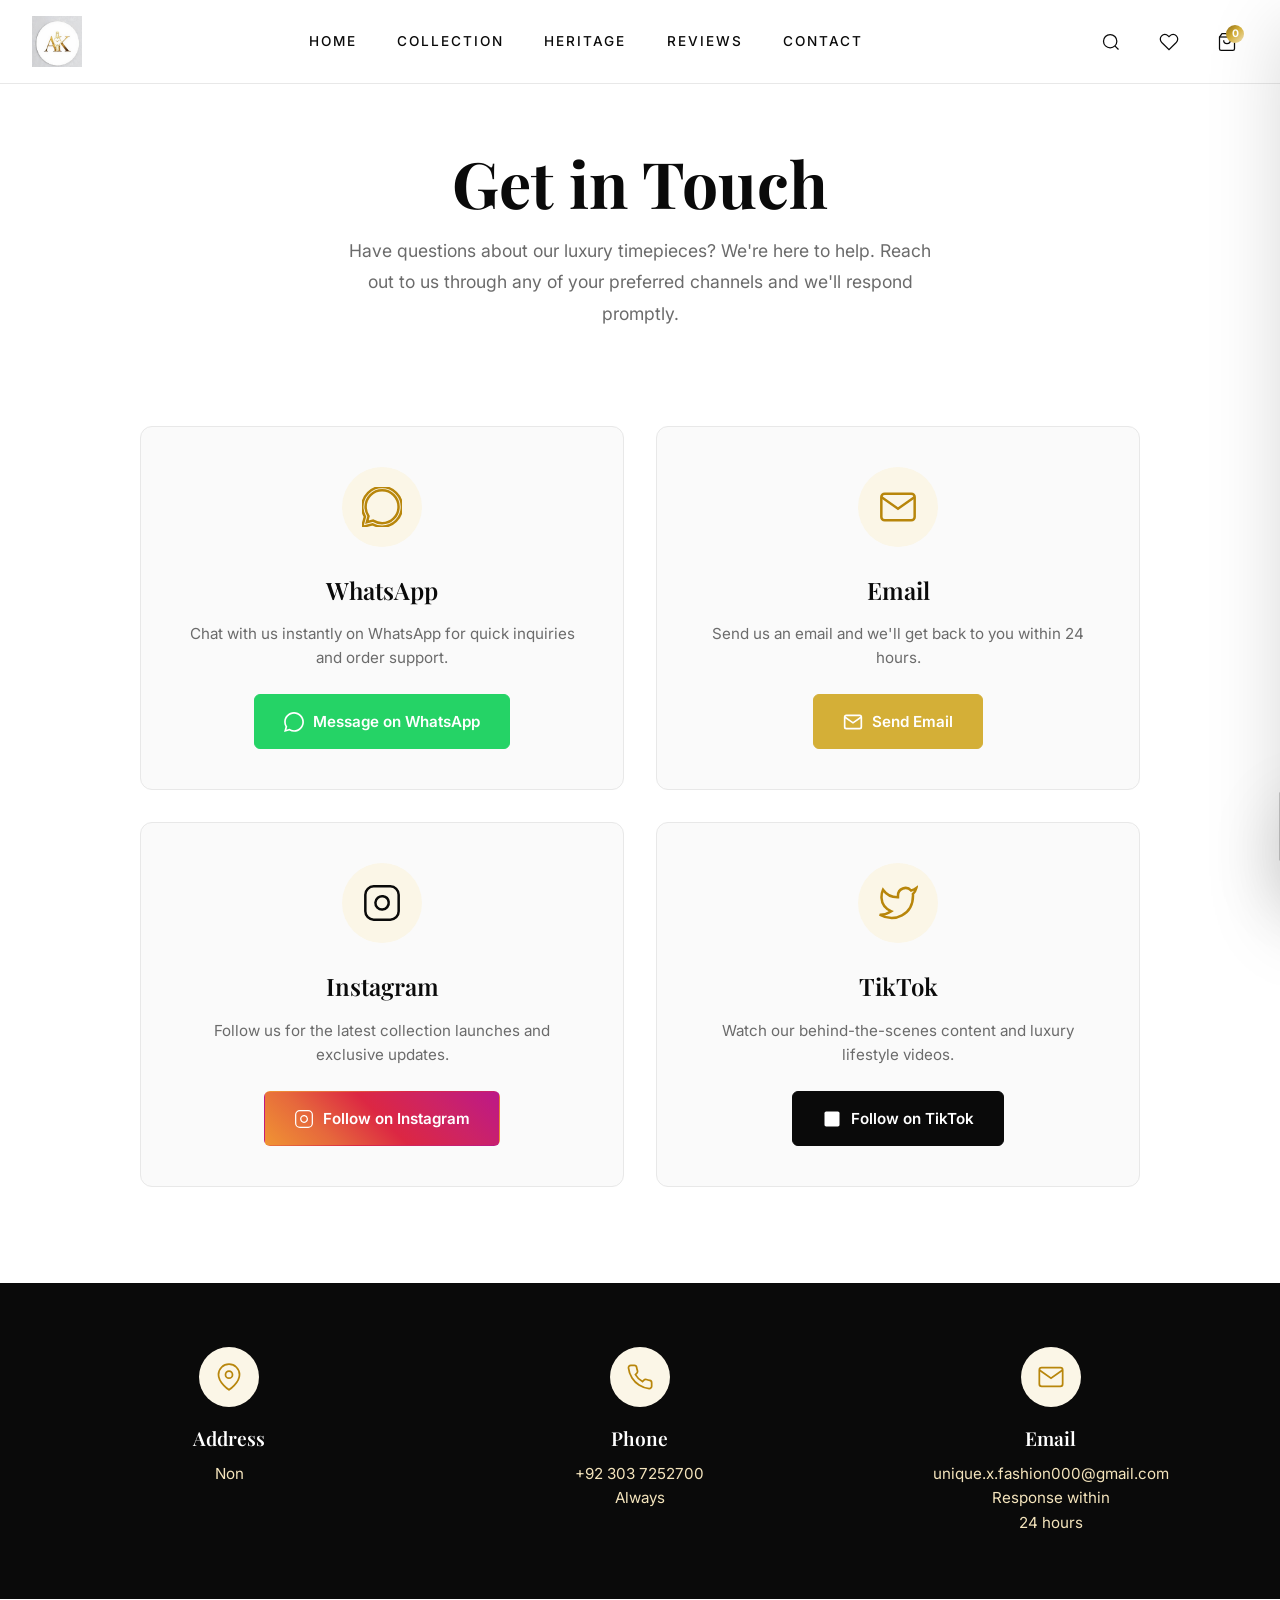
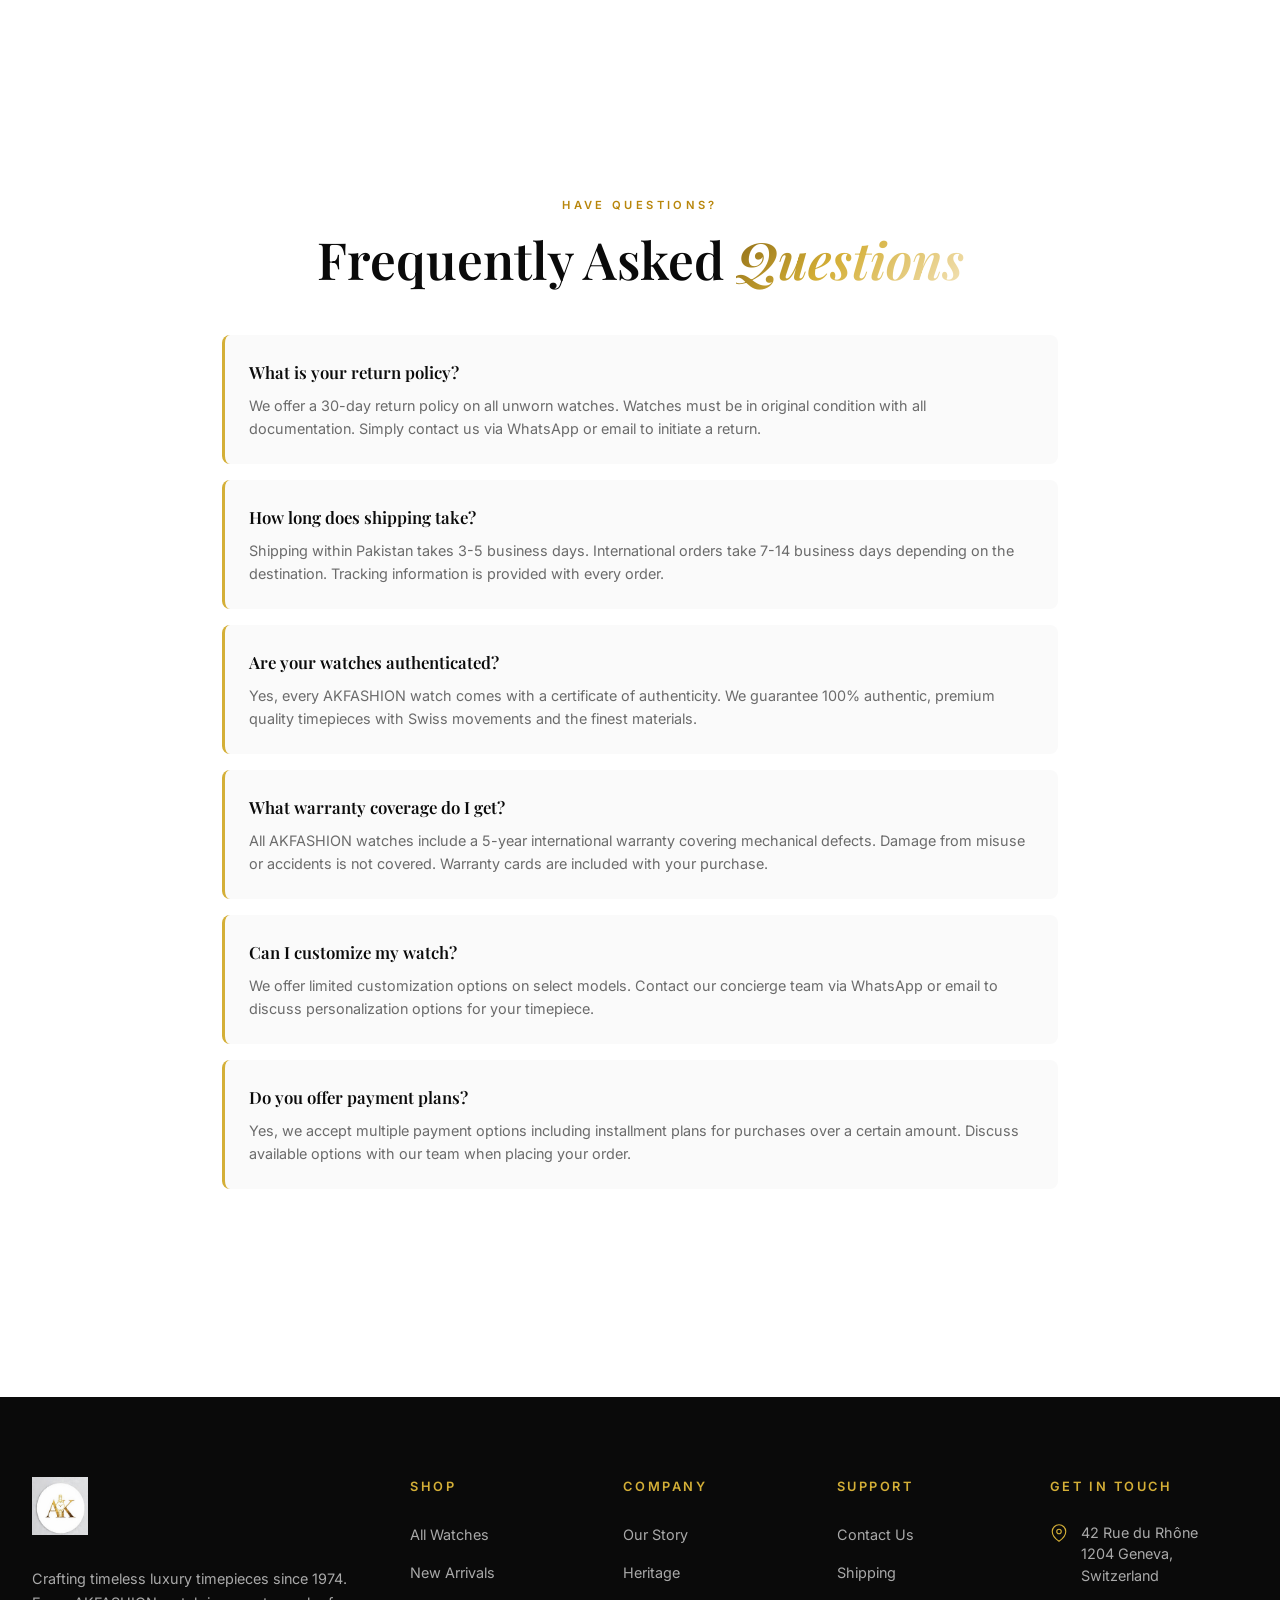
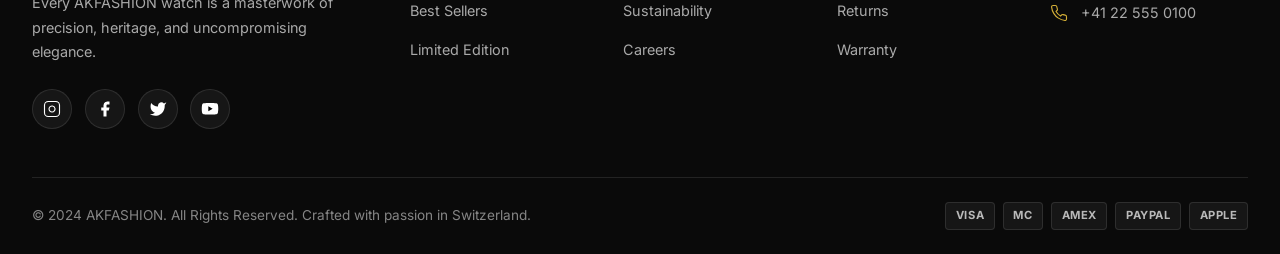
==== contact.html @ 1026018d "Add files via upload" ====
<!DOCTYPE html>
<html lang="en">
<head>
<meta charset="UTF-8" />
<meta name="viewport" content="width=device-width, initial-scale=1.0, maximum-scale=5.0" />
<meta name="description" content="AKFASHION - Contact us via WhatsApp, Email, Instagram, or TikTok. Get in touch with our luxury watch experts." />
<title>AKFASHION — Contact Us</title>
<link rel="preconnect" href="https://fonts.googleapis.com">
<link rel="preconnect" href="https://fonts.gstatic.com" crossorigin>
<link href="https://fonts.googleapis.com/css2?family=Playfair+Display:wght@400;500;600;700;800;900&family=Inter:wght@300;400;500;600;700&family=Cormorant+Garamond:wght@300;400;500;600;700&display=swap" rel="stylesheet">
<link rel="stylesheet" href="css/style.css">
<style>
.contact-page-wrap{padding:4rem 2rem 0;}
.contact-hero{
  text-align:center;margin-bottom:6rem;
}
.contact-hero h1{
  font-family:var(--serif);font-size:clamp(2.5rem,5vw,4rem);
  font-weight:700;line-height:1.1;margin-bottom:1rem;color:var(--black);
}
.contact-hero p{
  font-size:1.1rem;color:var(--gray);max-width:600px;margin:0 auto 1rem;line-height:1.8;
}

.contact-methods{
  display:grid;grid-template-columns:repeat(2,1fr);gap:2rem;
  max-width:1000px;margin:0 auto 6rem;
}

.contact-card{
  background:var(--off-white);border-radius:12px;padding:2.5rem;
  text-align:center;transition:all 0.3s var(--transition);
  border:1px solid var(--light-gray);
}
.contact-card:hover{
  transform:translateY(-8px);box-shadow:var(--shadow);
  border-color:var(--gold);
}

.contact-card-icon{
  width:80px;height:80px;border-radius:50%;background:var(--gold-pale);
  display:flex;align-items:center;justify-content:center;margin:0 auto 1.5rem;
}
.contact-card-icon svg{
  width:40px;height:40px;stroke:var(--gold-dark);fill:none;stroke-width:1.5;
}

.contact-card h3{
  font-family:var(--serif);font-size:1.5rem;font-weight:600;
  margin-bottom:0.8rem;color:var(--black);
}

.contact-card p{
  color:var(--gray);margin-bottom:1.5rem;line-height:1.6;font-size:0.95rem;
}

.contact-card-btn{
  display:inline-flex;align-items:center;justify-content:center;gap:0.6rem;
  padding:0.9rem 1.8rem;border-radius:6px;font-weight:600;
  font-size:0.95rem;transition:all 0.3s;text-decoration:none;
  border:1.5px solid;cursor:pointer;
}

.whatsapp-btn{
  background:#25D366;color:white;border-color:#25D366;
}
.whatsapp-btn:hover{background:#1DA851;border-color:#1DA851;}

.email-btn{
  background:var(--gold);color:white;border-color:var(--gold);
}
.email-btn:hover{background:var(--gold-dark);border-color:var(--gold-dark);}

.instagram-btn{
  background:linear-gradient(45deg,#f09433 0%,#e6683c 25%,#dc2743 50%,#cc2366 75%,#bc1888 100%);
  color:white;border-color:transparent;
}
.instagram-btn:hover{opacity:0.9;}

.tiktok-btn{
  background:var(--black);color:white;border-color:var(--black);
}
.tiktok-btn:hover{background:var(--charcoal);border-color:var(--charcoal);}

.contact-card-btn svg{
  width:20px;height:20px;
}

.contact-info-section{
  background:var(--black);color:var(--white);padding:4rem 2rem;margin:0 -2rem 6rem;
}

.info-grid{
  display:grid;grid-template-columns:repeat(3,1fr);gap:2rem;
  max-width:1200px;margin:0 auto;
}

.info-item{text-align:center;}
.info-item-icon{
  width:60px;height:60px;border-radius:50%;background:var(--gold-pale);
  display:flex;align-items:center;justify-content:center;margin:0 auto 1rem;
}
.info-item-icon svg{
  width:28px;height:28px;stroke:var(--gold-dark);fill:none;stroke-width:1.5;
}

.info-item h4{
  font-family:var(--serif);font-size:1.2rem;font-weight:600;margin-bottom:0.5rem;
}
.info-item p{
  font-size:0.95rem;color:var(--gold-light);line-height:1.6;
}

.faq-section{
  max-width:900px;margin:0 auto 6rem;
}
.faq-section .section-head{margin-bottom:3rem;}

.faq-item{
  background:var(--off-white);border-radius:8px;padding:1.5rem;
  margin-bottom:1rem;border-left:3px solid var(--gold);
}
.faq-item h4{
  font-family:var(--serif);font-size:1.05rem;font-weight:600;
  margin-bottom:0.5rem;color:var(--black);
}
.faq-item p{
  font-size:0.9rem;color:var(--gray);line-height:1.6;
}

@media(max-width:768px){
  .contact-methods{grid-template-columns:1fr;}
  .info-grid{grid-template-columns:1fr;}
  .contact-page-wrap{padding:2rem 1rem 0;}
  .contact-hero h1{font-size:2rem;}
  .contact-hero p{font-size:1rem;}
}
</style>
</head>
<body>

<div id="loader">
  <div class="loader-logo">AKFASHION</div>
  <div class="loader-bar"></div>
</div>

<header class="header" id="header">
  <div class="header-inner">
    <a href="index.html" class="logo">AKFASHION</a>
    <nav class="nav">
      <a href="index.html#home">Home</a>
      <a href="index.html#catalog">Collection</a>
      <a href="index.html#about">Heritage</a>
      <a href="index.html#testimonials">Reviews</a>
      <a href="contact.html">Contact</a>
    </nav>
    <div class="header-actions">
      <button class="icon-btn" onclick="toggleSearch()" aria-label="Search">
        <svg viewBox="0 0 24 24"><circle cx="11" cy="11" r="8"/><line x1="21" y1="21" x2="16.65" y2="16.65"/></svg>
      </button>
      <button class="icon-btn" aria-label="Wishlist">
        <svg viewBox="0 0 24 24"><path d="M20.84 4.61a5.5 5.5 0 0 0-7.78 0L12 5.67l-1.06-1.06a5.5 5.5 0 0 0-7.78 7.78l1.06 1.06L12 21.23l7.78-7.78 1.06-1.06a5.5 5.5 0 0 0 0-7.78z"/></svg>
      </button>
      <button class="icon-btn" onclick="toggleCart()" aria-label="Cart">
        <svg viewBox="0 0 24 24"><path d="M6 2L3 6v14a2 2 0 0 0 2 2h14a2 2 0 0 0 2-2V6l-3-4z"/><line x1="3" y1="6" x2="21" y2="6"/><path d="M16 10a4 4 0 0 1-8 0"/></svg>
        <span class="cart-count" id="cartCount">0</span>
      </button>
      <button class="icon-btn menu-toggle" onclick="toggleMobileMenu()" aria-label="Menu">
        <svg viewBox="0 0 24 24"><line x1="3" y1="6" x2="21" y2="6"/><line x1="3" y1="12" x2="21" y2="12"/><line x1="3" y1="18" x2="21" y2="18"/></svg>
      </button>
    </div>
  </div>
</header>

<div class="search-overlay" id="searchOverlay" onclick="closeSearchOverlay(event)">
  <div class="search-container">
    <div class="search-wrap">
      <svg viewBox="0 0 24 24"><circle cx="11" cy="11" r="8"/><line x1="21" y1="21" x2="16.65" y2="16.65"/></svg>
      <input type="text" class="search-input" id="searchInput" placeholder="Search for watches, collections, brands..." oninput="handleSearch(this.value)" />
      <button class="search-close" onclick="toggleSearch()">✕</button>
    </div>
  </div>
</div>

<div class="mobile-menu" id="mobileMenu">
  <div class="mobile-menu-header">
    <span class="logo">AKFASHION</span>
    <button class="mobile-menu-close" onclick="toggleMobileMenu()">
      <svg viewBox="0 0 24 24"><line x1="18" y1="6" x2="6" y2="18"/><line x1="6" y1="6" x2="18" y2="18"/></svg>
    </button>
  </div>
  <nav class="mobile-nav">
    <a href="index.html#home">Home</a>
    <a href="index.html#catalog">Collection</a>
    <a href="index.html#about">Heritage</a>
    <a href="index.html#testimonials">Reviews</a>
    <a href="contact.html">Contact</a>
  </nav>
</div>

<div class="contact-page-wrap">
  <div class="contact-hero">
    <h1>Get in Touch</h1>
    <p>Have questions about our luxury timepieces? We're here to help. Reach out to us through any of your preferred channels and we'll respond promptly.</p>
  </div>

  <div class="contact-methods">
    <div class="contact-card">
      <div class="contact-card-icon">
        <svg viewBox="0 0 24 24"><path d="M.057 24l1.687-6.163c-1.041-1.804-1.588-3.849-1.587-5.946.003-6.556 5.338-11.891 11.893-11.891 3.181.001 6.167 1.24 8.413 3.488 2.245 2.248 3.481 5.236 3.48 8.414-.003 6.557-5.338 11.892-11.893 11.892-1.99-.001-3.951-.5-5.688-1.448l-6.305 1.654zm6.597-3.807c1.676.995 3.276 1.591 5.392 1.592 5.448 0 9.886-4.434 9.889-9.885.002-5.462-4.415-9.89-9.881-9.892-5.452 0-9.887 4.434-9.889 9.884-.001 2.225.651 3.891 1.746 5.634l-.999 3.648 3.742-.981z"/></svg>
      </div>
      <h3>WhatsApp</h3>
      <p>Chat with us instantly on WhatsApp for quick inquiries and order support.</p>
      <a href="https://wa.me/1234567890?text=Hello%20AKFASHION%2C%20I%20have%20a%20question%20about%20your%20watches" class="contact-card-btn whatsapp-btn js-whatsapp-link" target="_blank">
        <svg viewBox="0 0 24 24" fill="currentColor"><path d="M.057 24l1.687-6.163c-1.041-1.804-1.588-3.849-1.587-5.946.003-6.556 5.338-11.891 11.893-11.891 3.181.001 6.167 1.24 8.413 3.488 2.245 2.248 3.481 5.236 3.48 8.414-.003 6.557-5.338 11.892-11.893 11.892-1.99-.001-3.951-.5-5.688-1.448l-6.305 1.654zm6.597-3.807c1.676.995 3.276 1.591 5.392 1.592 5.448 0 9.886-4.434 9.889-9.885.002-5.462-4.415-9.89-9.881-9.892-5.452 0-9.887 4.434-9.889 9.884-.001 2.225.651 3.891 1.746 5.634l-.999 3.648 3.742-.981z"/></svg>
        Message on WhatsApp
      </a>
    </div>

    <div class="contact-card">
      <div class="contact-card-icon">
        <svg viewBox="0 0 24 24"><path d="M4 4h16c1.1 0 2 .9 2 2v12c0 1.1-.9 2-2 2H4c-1.1 0-2-.9-2-2V6c0-1.1.9-2 2-2z"/><polyline points="22,6 12,13 2,6"/></svg>
      </div>
      <h3>Email</h3>
      <p>Send us an email and we'll get back to you within 24 hours.</p>
      <a href="mailto:concierge@akfashion.com" class="contact-card-btn email-btn">
        <svg viewBox="0 0 24 24" fill="none" stroke="currentColor" stroke-width="2"><path d="M4 4h16c1.1 0 2 .9 2 2v12c0 1.1-.9 2-2 2H4c-1.1 0-2-.9-2-2V6c0-1.1.9-2 2-2z"/><polyline points="22,6 12,13 2,6"/></svg>
        Send Email
      </a>
    </div>

    <div class="contact-card">
      <div class="contact-card-icon">
        <svg viewBox="0 0 24 24"><rect x="2" y="2" width="20" height="20" rx="5" ry="5" fill="none" stroke="currentColor" stroke-width="1.5"/><path d="M16 11.37A4 4 0 1 1 12.63 8 4 4 0 0 1 16 11.37z" fill="none" stroke="currentColor" stroke-width="1.5"/><line x1="17.5" y1="6.5" x2="17.51" y2="6.5" stroke="currentColor" stroke-width="1.5"/></svg>
      </div>
      <h3>Instagram</h3>
      <p>Follow us for the latest collection launches and exclusive updates.</p>
      <a href="https://instagram.com/akfashion" class="contact-card-btn instagram-btn js-social-instagram" target="_blank">
        <svg viewBox="0 0 24 24" fill="currentColor"><rect x="2" y="2" width="20" height="20" rx="5" ry="5" fill="none" stroke="white" stroke-width="1.5"/><path d="M16 11.37A4 4 0 1 1 12.63 8 4 4 0 0 1 16 11.37z" fill="none" stroke="white" stroke-width="1.5"/><line x1="17.5" y1="6.5" x2="17.51" y2="6.5" stroke="white" stroke-width="1.5"/></svg>
        Follow on Instagram
      </a>
    </div>

    <div class="contact-card">
      <div class="contact-card-icon">
        <svg viewBox="0 0 24 24"><path d="M23 3a10.9 10.9 0 01-3.14 1.53 4.48 4.48 0 00-7.86 3v1A10.66 10.66 0 013 4s-4 9 5 13a11.64 11.64 0 01-7 2c9 5 20 0 20-11.5a4.5 4.5 0 00-.08-.83A7.72 7.72 0 0023 3z"/></svg>
      </div>
      <h3>TikTok</h3>
      <p>Watch our behind-the-scenes content and luxury lifestyle videos.</p>
      <a href="https://tiktok.com/@akfashion" class="contact-card-btn tiktok-btn js-social-tiktok" target="_blank">
        <svg viewBox="0 0 24 24" fill="currentColor"><path d="M19 3H5c-1.1 0-2 .9-2 2v14c0 1.1.9 2 2 2h14c1.1 0 2-.9 2-2V5c0-1.1-.9-2-2-2z"/></svg>
        Follow on TikTok
      </a>
    </div>
  </div>
</div>

<div class="contact-info-section">
  <div class="info-grid">
    <div class="info-item">
      <div class="info-item-icon">
        <svg viewBox="0 0 24 24"><path d="M21 10c0 7-9 13-9 13s-9-6-9-13a9 9 0 0 1 18 0z"/><circle cx="12" cy="10" r="3"/></svg>
      </div>
      <h4>Address</h4>
      <p class="js-contact-address-block">42 Rue du Rhône<br/>1204 Geneva<br/>Switzerland</p>
    </div>
    <div class="info-item">
      <div class="info-item-icon">
        <svg viewBox="0 0 24 24"><path d="M22 16.92v3a2 2 0 0 1-2.18 2 19.79 19.79 0 0 1-8.63-3.07 19.5 19.5 0 0 1-6-6 19.79 19.79 0 0 1-3.07-8.67A2 2 0 0 1 4.11 2h3a2 2 0 0 1 2 1.72 12.84 12.84 0 0 0 .7 2.81 2 2 0 0 1-.45 2.11L8.09 9.91a16 16 0 0 0 6 6l1.27-1.27a2 2 0 0 1 2.11-.45 12.84 12.84 0 0 0 2.81.7A2 2 0 0 1 22 16.92z"/></svg>
      </div>
      <h4>Phone</h4>
      <p><span class="js-contact-phone">+41 22 555 0100</span><br/><span class="js-contact-phone-hours">Available 9am-6pm CET, Monday-Friday</span></p>
    </div>
    <div class="info-item">
      <div class="info-item-icon">
        <svg viewBox="0 0 24 24"><path d="M4 4h16c1.1 0 2 .9 2 2v12c0 1.1-.9 2-2 2H4c-1.1 0-2-.9-2-2V6c0-1.1.9-2 2-2z"/><polyline points="22,6 12,13 2,6"/></svg>
      </div>
      <h4>Email</h4>
      <p><span class="js-contact-email">concierge@akfashion.com</span><br/>Response within<br/>24 hours</p>
    </div>
  </div>
</div>

<section class="faq-section">
  <div class="section-head reveal">
    <span class="section-eyebrow">Have Questions?</span>
    <h2 class="section-title">Frequently Asked <span class="gold">Questions</span></h2>
  </div>
  <div class="faq-item">
    <h4>What is your return policy?</h4>
    <p>We offer a 30-day return policy on all unworn watches. Watches must be in original condition with all documentation. Simply contact us via WhatsApp or email to initiate a return.</p>
  </div>
  <div class="faq-item">
    <h4>How long does shipping take?</h4>
    <p>Shipping within Pakistan takes 3-5 business days. International orders take 7-14 business days depending on the destination. Tracking information is provided with every order.</p>
  </div>
  <div class="faq-item">
    <h4>Are your watches authenticated?</h4>
    <p>Yes, every AKFASHION watch comes with a certificate of authenticity. We guarantee 100% authentic, premium quality timepieces with Swiss movements and the finest materials.</p>
  </div>
  <div class="faq-item">
    <h4>What warranty coverage do I get?</h4>
    <p>All AKFASHION watches include a 5-year international warranty covering mechanical defects. Damage from misuse or accidents is not covered. Warranty cards are included with your purchase.</p>
  </div>
  <div class="faq-item">
    <h4>Can I customize my watch?</h4>
    <p>We offer limited customization options on select models. Contact our concierge team via WhatsApp or email to discuss personalization options for your timepiece.</p>
  </div>
  <div class="faq-item">
    <h4>Do you offer payment plans?</h4>
    <p>Yes, we accept multiple payment options including installment plans for purchases over a certain amount. Discuss available options with our team when placing your order.</p>
  </div>
</section>

<footer class="footer">
  <div class="footer-inner">
    <div class="footer-grid">
      <div class="footer-col">
        <span class="footer-logo">AKFASHION</span>
        <p class="footer-about">Crafting timeless luxury timepieces since 1974. Every AKFASHION watch is a masterwork of precision, heritage, and uncompromising elegance.</p>
        <div class="social-links">
          <a class="social-link js-social-instagram" href="https://instagram.com/akfashion" aria-label="Instagram"><svg viewBox="0 0 24 24"><rect x="2" y="2" width="20" height="20" rx="5" ry="5" fill="none" stroke="white" stroke-width="1.5"/><path d="M16 11.37A4 4 0 1 1 12.63 8 4 4 0 0 1 16 11.37z" fill="none" stroke="white" stroke-width="1.5"/><line x1="17.5" y1="6.5" x2="17.51" y2="6.5" stroke="white" stroke-width="1.5"/></svg></a>
          <a class="social-link js-social-facebook" href="#" aria-label="Facebook"><svg viewBox="0 0 24 24"><path d="M18 2h-3a5.5 5.5 0 0 0-5 5v3H7v4h3v8h4v-8h3l1-4h-4V7a1 1 0 0 1 1-1h3z"/></svg></a>
          <a class="social-link js-social-tiktok" href="https://tiktok.com/@akfashion" aria-label="Twitter"><svg viewBox="0 0 24 24"><path d="M23 3a10.9 10.9 0 0 1-3.14 1.53 4.48 4.48 0 0 0-7.86 3v1A10.66 10.66 0 0 1 3 4s-4 9 5 13a11.64 11.64 0 0 1-7 2c9 5 20 0 20-11.5a4.5 4.5 0 0 0-.08-.83A7.72 7.72 0 0 0 23 3z"/></svg></a>
          <a class="social-link js-social-youtube" href="#" aria-label="YouTube"><svg viewBox="0 0 24 24"><path d="M22.54 6.42a2.78 2.78 0 0 0-1.94-2C18.88 4 12 4 12 4s-6.88 0-8.6.46a2.78 2.78 0 0 0-1.94 2A29 29 0 0 0 1 11.75a29 29 0 0 0 .46 5.33A2.78 2.78 0 0 0 3.4 19c1.72.46 8.6.46 8.6.46s6.88 0 8.6-.46a2.78 2.78 0 0 0 1.94-2 29 29 0 0 0 .46-5.25 29 29 0 0 0-.46-5.33z"/><polygon points="9.75 15.02 15.5 11.75 9.75 8.48 9.75 15.02" fill="black"/></svg></a>
        </div>
      </div>
      <div class="footer-col">
        <h4>Shop</h4>
        <ul>
          <li><a href="index.html#catalog">All Watches</a></li>
          <li><a href="index.html#catalog">New Arrivals</a></li>
          <li><a href="index.html#catalog">Best Sellers</a></li>
          <li><a href="index.html#catalog">Limited Edition</a></li>
        </ul>
      </div>
      <div class="footer-col">
        <h4>Company</h4>
        <ul>
          <li><a href="index.html#about">Our Story</a></li>
          <li><a href="index.html#about">Heritage</a></li>
          <li><a href="index.html">Sustainability</a></li>
          <li><a href="index.html">Careers</a></li>
        </ul>
      </div>
      <div class="footer-col">
        <h4>Support</h4>
        <ul>
          <li><a href="contact.html">Contact Us</a></li>
          <li><a href="index.html">Shipping</a></li>
          <li><a href="index.html">Returns</a></li>
          <li><a href="index.html">Warranty</a></li>
        </ul>
      </div>
      <div class="footer-col">
        <h4>Get In Touch</h4>
        <div class="contact-item">
          <svg viewBox="0 0 24 24"><path d="M21 10c0 7-9 13-9 13s-9-6-9-13a9 9 0 0 1 18 0z"/><circle cx="12" cy="10" r="3"/></svg>
          <span>42 Rue du Rhône<br/>1204 Geneva, Switzerland</span>
        </div>
        <div class="contact-item">
          <svg viewBox="0 0 24 24"><path d="M22 16.92v3a2 2 0 0 1-2.18 2 19.79 19.79 0 0 1-8.63-3.07 19.5 19.5 0 0 1-6-6 19.79 19.79 0 0 1-3.07-8.67A2 2 0 0 1 4.11 2h3a2 2 0 0 1 2 1.72 12.84 12.84 0 0 0 .7 2.81 2 2 0 0 1-.45 2.11L8.09 9.91a16 16 0 0 0 6 6l1.27-1.27a2 2 0 0 1 2.11-.45 12.84 12.84 0 0 0 2.81.7A2 2 0 0 1 22 16.92z"/></svg>
          <span>+41 22 555 0100</span>
        </div>
      </div>
    </div>
    <div class="footer-bottom">
      <p>© 2024 AKFASHION. All Rights Reserved. Crafted with passion in Switzerland.</p>
      <div class="payment-methods">
        <span class="payment-icon">VISA</span>
        <span class="payment-icon">MC</span>
        <span class="payment-icon">AMEX</span>
        <span class="payment-icon">PAYPAL</span>
        <span class="payment-icon">APPLE</span>
      </div>
    </div>
  </div>
</footer>

<div class="cart-overlay" id="cartOverlay" onclick="toggleCart()"></div>
<aside class="cart-drawer" id="cartDrawer">
  <div class="cart-header">
    <div class="cart-title">Shopping Cart <span class="count" id="cartDrawerCount">0</span></div>
    <button class="cart-close" onclick="toggleCart()">
      <svg viewBox="0 0 24 24"><line x1="18" y1="6" x2="6" y2="18"/><line x1="6" y1="6" x2="18" y2="18"/></svg>
    </button>
  </div>
  <div class="cart-body" id="cartBody"></div>
  <div class="cart-footer" id="cartFooter"></div>
</aside>

<div class="toast" id="toast">
  <div class="toast-icon">
    <svg viewBox="0 0 24 24"><polyline points="20 6 9 17 4 12"/></svg>
  </div>
  <div class="toast-text">
    <strong id="toastTitle">Message Sent</strong>
    <span id="toastMessage">Thank you for contacting us</span>
  </div>
</div>

<script src="js/products.js"></script>
<script src="js/config.js"></script>
<script src="js/settings.js"></script>
<script src="js/script.js"></script>
</body>
</html>
---- css/style.css ----
/* ================== ROOT VARIABLES ================== */
:root{
  --gold:#D4AF37;
  --gold-light:#F4E4BC;
  --gold-pale:#FBF6E7;
  --gold-dark:#B8860B;
  --gold-deep:#8B6914;
  --gradient-gold:linear-gradient(135deg,#8B6914 0%,#D4AF37 45%,#F4E4BC 100%);
  --gradient-gold-soft:linear-gradient(135deg,#D4AF37,#F4E4BC);
  --black:#0A0A0A;
  --soft-black:#1A1A1A;
  --charcoal:#2A2A2A;
  --gray:#6B6B6B;
  --light-gray:#E8E8E8;
  --off-white:#FAFAFA;
  --white:#FFFFFF;
  --shadow-sm:0 4px 14px rgba(0,0,0,0.06);
  --shadow:0 10px 40px rgba(0,0,0,0.08);
  --shadow-lg:0 25px 70px rgba(0,0,0,0.15);
  --shadow-gold:0 10px 40px rgba(212,175,55,0.25);
  --transition:cubic-bezier(0.4,0,0.2,1);
  --transition-slow:cubic-bezier(0.65,0,0.35,1);
  --serif:'Playfair Display',Georgia,serif;
  --body:'Inter',-apple-system,BlinkMacSystemFont,sans-serif;
  --display:'Cormorant Garamond',Georgia,serif;
}

*,*::before,*::after{margin:0;padding:0;box-sizing:border-box;}
html{scroll-behavior:smooth;-webkit-text-size-adjust:100%;}
body{
  font-family:var(--body);
  background:var(--white);
  color:var(--black);
  line-height:1.6;
  overflow-x:hidden;
  -webkit-font-smoothing:antialiased;
  -moz-osx-font-smoothing:grayscale;
}
img{max-width:100%;display:block;height:auto;}
button{font-family:inherit;cursor:pointer;border:none;background:none;color:inherit;}
a{text-decoration:none;color:inherit;}
input,select,textarea{font-family:inherit;outline:none;border:none;background:none;}

::-webkit-scrollbar{width:8px;height:8px;}
::-webkit-scrollbar-track{background:var(--off-white);}
::-webkit-scrollbar-thumb{background:var(--gradient-gold);border-radius:4px;}
::-webkit-scrollbar-thumb:hover{background:var(--gold-dark);}
::selection{background:var(--gold);color:var(--white);}

.serif{font-family:var(--serif);}
.display{font-family:var(--display);font-weight:500;letter-spacing:0.02em;}

/* ================== LOADER ================== */
#loader{
  position:fixed;inset:0;background:var(--white);z-index:9999;
  display:flex;align-items:center;justify-content:center;flex-direction:column;
  transition:opacity 0.6s ease, visibility 0.6s ease;
}
#loader.hidden{opacity:0;visibility:hidden;}
.loader-logo{
  font-family:var(--serif);font-size:2.5rem;font-weight:800;letter-spacing:0.3em;
  background:var(--gradient-gold);-webkit-background-clip:text;background-clip:text;
  -webkit-text-fill-color:transparent;margin-bottom:1.5rem;
}
.loader-bar{width:200px;height:2px;background:var(--light-gray);position:relative;overflow:hidden;}
.loader-bar::after{
  content:'';position:absolute;inset:0;background:var(--gradient-gold);
  animation:loadBar 1.5s ease-in-out infinite;
}
@keyframes loadBar{0%{transform:translateX(-100%);}100%{transform:translateX(100%);}}

@keyframes marquee{from{transform:translateX(0);}to{transform:translateX(-50%);}}

/* ================== HEADER ================== */
.header{
  position:sticky;top:0;z-index:100;background:rgba(255,255,255,0.95);
  backdrop-filter:blur(20px);-webkit-backdrop-filter:blur(20px);
  border-bottom:1px solid var(--light-gray);transition:all 0.3s var(--transition);
}
.header.scrolled{box-shadow:var(--shadow-sm);}
.header-inner{
  max-width:1400px;margin:0 auto;padding:1rem 2rem;
  display:grid;grid-template-columns:auto 1fr auto;align-items:center;gap:2rem;
}
.logo{
  font-family:var(--serif);font-size:1.6rem;font-weight:800;letter-spacing:0.25em;
  background:var(--gradient-gold);-webkit-background-clip:text;background-clip:text;
  -webkit-text-fill-color:transparent;cursor:pointer;
}
.nav{display:flex;gap:2.5rem;justify-content:center;}
.nav a{
  font-size:0.85rem;font-weight:500;letter-spacing:0.15em;text-transform:uppercase;
  color:var(--black);position:relative;padding:0.5rem 0;transition:color 0.3s;
}
.nav a::after{
  content:'';position:absolute;bottom:0;left:50%;width:0;height:1.5px;
  background:var(--gradient-gold);transition:all 0.3s var(--transition);
  transform:translateX(-50%);
}
.nav a:hover{color:var(--gold-dark);}
.nav a:hover::after{width:100%;}

.header-actions{display:flex;align-items:center;gap:1rem;}
.icon-btn{
  width:42px;height:42px;display:flex;align-items:center;justify-content:center;
  border-radius:50%;transition:all 0.3s var(--transition);position:relative;
}
.icon-btn:hover{background:var(--gold-pale);}
.icon-btn svg{width:20px;height:20px;stroke:var(--black);fill:none;stroke-width:1.5;}
.cart-count{
  position:absolute;top:4px;right:4px;background:var(--gradient-gold);
  color:var(--white);font-size:0.65rem;font-weight:700;min-width:18px;height:18px;
  border-radius:9px;display:flex;align-items:center;justify-content:center;
  padding:0 5px;transition:transform 0.3s var(--transition);
}
.cart-count.bump{animation:bump 0.4s ease;}
@keyframes bump{0%,100%{transform:scale(1);}50%{transform:scale(1.3);}}
.menu-toggle{display:none;}

.search-overlay{
  position:fixed;inset:0;background:rgba(0,0,0,0.6);z-index:200;
  opacity:0;visibility:hidden;transition:all 0.3s ease;backdrop-filter:blur(8px);
}
.search-overlay.open{opacity:1;visibility:visible;}
.search-container{
  position:absolute;top:0;left:0;right:0;background:var(--white);
  padding:2rem;transform:translateY(-100%);transition:transform 0.4s var(--transition-slow);
  box-shadow:var(--shadow);
}
.search-overlay.open .search-container{transform:translateY(0);}
.search-wrap{max-width:800px;margin:0 auto;display:flex;align-items:center;gap:1rem;}
.search-wrap svg{width:24px;height:24px;stroke:var(--gold);fill:none;stroke-width:1.5;flex-shrink:0;}
.search-input{
  flex:1;font-size:1.2rem;padding:1rem 0;border-bottom:1.5px solid var(--light-gray);
  font-family:var(--body);color:var(--black);transition:border-color 0.3s;
}
.search-input:focus{border-color:var(--gold);}
.search-close{font-size:1.5rem;color:var(--gray);transition:color 0.3s;padding:0.5rem;}
.search-close:hover{color:var(--black);}
.search-suggestions{max-width:800px;margin:1.5rem auto 0;display:flex;flex-wrap:wrap;gap:0.5rem;}
.search-suggestions span{
  font-size:0.8rem;padding:0.4rem 1rem;background:var(--off-white);
  border:1px solid var(--light-gray);border-radius:20px;cursor:pointer;transition:all 0.3s;
}
.search-suggestions span:hover{background:var(--gold-pale);border-color:var(--gold);}

/* ================== HERO ================== */
.hero{
  position:relative;min-height:90vh;display:flex;align-items:center;
  background:linear-gradient(135deg,#FAFAFA 0%,#FFFFFF 50%,#FBF6E7 100%);
  overflow:hidden;padding:4rem 2rem;
}
.hero::before{
  content:'';position:absolute;top:10%;right:-10%;width:600px;height:600px;
  background:radial-gradient(circle,rgba(212,175,55,0.08) 0%,transparent 70%);
  border-radius:50%;pointer-events:none;
}
.hero::after{
  content:'';position:absolute;bottom:-20%;left:-10%;width:500px;height:500px;
  background:radial-gradient(circle,rgba(212,175,55,0.05) 0%,transparent 70%);
  border-radius:50%;pointer-events:none;
}
.hero-inner{
  max-width:1400px;margin:0 auto;width:100%;
  display:grid;grid-template-columns:1.1fr 1fr;gap:4rem;align-items:center;
  position:relative;z-index:1;
}
.hero-content{max-width:600px;}
.hero-badge{
  display:inline-flex;align-items:center;gap:0.5rem;
  padding:0.5rem 1.2rem;background:var(--gold-pale);
  border:1px solid var(--gold);border-radius:30px;
  font-size:0.7rem;letter-spacing:0.25em;text-transform:uppercase;
  color:var(--gold-dark);font-weight:600;margin-bottom:2rem;
}
.hero-badge .pulse{
  width:8px;height:8px;border-radius:50%;background:var(--gold);animation:pulse 2s infinite;
}
@keyframes pulse{0%,100%{opacity:1;transform:scale(1);}50%{opacity:0.5;transform:scale(1.5);}}
.hero h1{
  font-family:var(--serif);font-size:clamp(2.5rem,6vw,5rem);
  font-weight:700;line-height:1.05;letter-spacing:-0.02em;
  margin-bottom:1.5rem;color:var(--black);
}
.hero h1 .gold{
  background:var(--gradient-gold);-webkit-background-clip:text;background-clip:text;
  -webkit-text-fill-color:transparent;font-style:italic;font-weight:500;
}
.hero p{font-size:1.1rem;color:var(--gray);margin-bottom:2.5rem;max-width:500px;line-height:1.8;}
.hero-cta{display:flex;gap:1rem;flex-wrap:wrap;margin-bottom:3rem;}
.btn{
  padding:1rem 2.2rem;font-size:0.8rem;font-weight:600;letter-spacing:0.2em;
  text-transform:uppercase;border-radius:0;transition:all 0.3s var(--transition);
  display:inline-flex;align-items:center;gap:0.7rem;position:relative;overflow:hidden;
}
.btn-primary{background:var(--black);color:var(--white);border:1.5px solid var(--black);}
.btn-primary:hover{background:var(--gold);border-color:var(--gold);color:var(--white);}
.btn-gold{
  background:var(--gradient-gold);color:var(--white);border:1.5px solid transparent;
  background-size:200% 100%;background-position:0% 0%;
}
.btn-gold:hover{background-position:100% 0%;box-shadow:var(--shadow-gold);}
.btn-outline{background:transparent;color:var(--black);border:1.5px solid var(--black);}
.btn-outline:hover{background:var(--black);color:var(--white);}
.btn svg{width:14px;height:14px;transition:transform 0.3s;}
.btn:hover svg{transform:translateX(3px);}

.hero-stats{
  display:grid;grid-template-columns:repeat(3,1fr);gap:2rem;padding-top:2rem;
  border-top:1px solid var(--light-gray);
}
.stat-num{
  font-family:var(--serif);font-size:2rem;font-weight:700;color:var(--black);
  background:var(--gradient-gold);-webkit-background-clip:text;background-clip:text;
  -webkit-text-fill-color:transparent;
}
.stat-label{font-size:0.75rem;color:var(--gray);text-transform:uppercase;letter-spacing:0.15em;}

/* ================== WATCH HERO ================== */
.hero-visual{
  position:relative;display:flex;align-items:center;justify-content:center;
  min-height:520px;
}

.hero-ring{
  position:absolute;border:1px dashed var(--gold);border-radius:50%;
  animation:rotate 30s linear infinite;pointer-events:none;
}
.hero-ring.r1{inset:-25px;opacity:0.3;}
.hero-ring.r2{inset:-50px;opacity:0.15;animation-direction:reverse;animation-duration:45s;}
@keyframes rotate{to{transform:rotate(360deg);}}

/* The watch - responsive sizing with consistent proportions */
.hero-watch{
  position:relative;
  width:clamp(280px, 80%, 480px);
  aspect-ratio:1/1;
  border-radius:50%;
  background:linear-gradient(135deg,#C9A227 0%,#F4E4BC 25%,#D4AF37 50%,#F4E4BC 75%,#B8860B 100%);
  box-shadow:
    0 30px 80px rgba(0,0,0,0.25),
    inset 0 0 0 1px rgba(255,255,255,0.3);
  padding:5%;
  display:flex;align-items:center;justify-content:center;
  z-index:2;
}

.watch-face{
  width:100%;height:100%;border-radius:50%;position:relative;
  background:radial-gradient(circle at 30% 30%,#2a2a2a 0%,#0a0a0a 70%,#000 100%);
  box-shadow:inset 0 4px 30px rgba(0,0,0,0.9);
  overflow:hidden;
}

/* Glossy highlight */
.watch-face::before{
  content:'';position:absolute;inset:0;border-radius:50%;
  background:radial-gradient(ellipse at 30% 20%,rgba(255,255,255,0.08) 0%,transparent 50%);
  pointer-events:none;z-index:3;
}

/* LOGO ON THE WATCH DIAL - Top center, fully responsive */
.watch-logo{
  position:absolute;
  top:14%;
  left:50%;
  transform:translateX(-50%);
  width:18%;
  aspect-ratio:1/1;
  border-radius:50%;
  background:rgba(255,255,255,0.05);
  display:flex;
  align-items:center;
  justify-content:center;
  z-index:10;
  overflow:hidden;
  border:1px solid rgba(212,175,55,0.2);
  transition:all 0.3s var(--transition);
}
.watch-logo img{
  width:100%;
  height:100%;
  object-fit:contain;
  padding:8%;
  filter:brightness(0) saturate(100%) invert(75%) sepia(45%) saturate(450%) hue-rotate(7deg) brightness(95%) contrast(90%);
}
.watch-logo:hover{
  border-color:rgba(212,175,55,0.5);
  transform:translateX(-50%) scale(1.05);
}

/* AK.FASHION text on dial - positioned in middle */
.watch-brand-text{
  position:absolute;
  top:42%;
  left:50%;
  transform:translateX(-50%);
  font-family:var(--serif);
  font-size:clamp(0.9rem, 2.2vw, 1.3rem);
  font-weight:500;
  letter-spacing:0.3em;
  color:var(--gold-light);
  z-index:4;
  white-space:nowrap;
  text-align:center;
}

/* SHOP NOW text on dial - positioned at bottom */
.watch-shop-text{
  position:absolute;
  bottom:22%;
  left:50%;
  transform:translateX(-50%);
  font-family:var(--serif);
  font-size:clamp(0.5rem, 1.1vw, 0.7rem);
  font-weight:500;
  letter-spacing:0.4em;
  color:rgba(212,175,55,0.6);
  z-index:4;
  white-space:nowrap;
  text-align:center;
  text-transform:uppercase;
}

/* Hour marks */
.hour-mark{
  position:absolute;
  top:50%;left:50%;
  background:var(--gold);
  border-radius:2px;
  z-index:2;
  transform-origin:50% 0;
  transform:translate(-50%,0) rotate(var(--rotation)) translateY(8%);
}
.hour-mark.major{width:3px;height:5%;}
.hour-mark.minor{width:2px;height:3%;opacity:0.7;}

/* Numerals */
.hour-number{
  position:absolute;
  z-index:3;
  font-family:var(--serif);
  color:var(--gold-light);
  font-weight:600;
  font-size:clamp(0.65rem, 2.3vw, 1.05rem);
  text-align:center;
  line-height:1;
  pointer-events:none;
  text-shadow:0 1px 2px rgba(0,0,0,0.6);
}

/* Center cap */
.watch-center{
  position:absolute;top:50%;left:50%;transform:translate(-50%,-50%);
  width:14px;height:14px;border-radius:50%;
  background:linear-gradient(135deg,#F4E4BC,#D4AF37,#B8860B);
  box-shadow:0 0 8px rgba(212,175,55,0.6);
  z-index:6;
}

/* Hands */
.hand{
  position:absolute;top:50%;left:50%;
  background:var(--gold);
  transform-origin:50% 100%;
  border-radius:2px;z-index:5;
  box-shadow:0 1px 3px rgba(0,0,0,0.5);
}
.hand-hour{
  width:3px;height:22%;
  transform:translate(-50%,-100%) rotate(0deg);
  background:linear-gradient(180deg,#F4E4BC,#D4AF37);
}
.hand-minute{
  width:2px;height:32%;
  transform:translate(-50%,-100%) rotate(0deg);
  background:linear-gradient(180deg,#F4E4BC,#D4AF37);
}
.hand-second{
  width:1px;height:36%;
  transform:translate(-50%,-100%) rotate(0deg);
  background:#D4AF37;
}

/* Floating cards */
.hero-floating-card{
  position:absolute;background:var(--white);padding:1rem 1.5rem;
  border-radius:12px;box-shadow:var(--shadow-lg);
  display:flex;align-items:center;gap:0.8rem;
  animation:floatCard 4s ease-in-out infinite;z-index:4;
}
.hero-floating-card.f1{top:15%;left:-5%;animation-delay:0s;}
.hero-floating-card.f2{bottom:15%;right:-5%;animation-delay:2s;}
@keyframes floatCard{0%,100%{transform:translateY(0);}50%{transform:translateY(-10px);}}
.card-icon{
  width:40px;height:40px;border-radius:50%;background:var(--gradient-gold);
  display:flex;align-items:center;justify-content:center;color:var(--white);
}
.card-icon svg{width:20px;height:20px;stroke:white;fill:none;stroke-width:2;}
.card-text{font-size:0.75rem;}
.card-text strong{display:block;font-size:0.9rem;color:var(--black);font-weight:600;margin-bottom:2px;}
.card-text span{color:var(--gray);}

/* ================== MARQUEE ================== */
.brand-marquee{
  background:var(--black);padding:1.5rem 0;overflow:hidden;
  border-top:1px solid rgba(212,175,55,0.2);
  border-bottom:1px solid rgba(212,175,55,0.2);
}
.marquee-track{
  display:flex;gap:4rem;align-items:center;white-space:nowrap;
  animation:marquee 25s linear infinite;
}
.marquee-track span{
  color:var(--gold);font-family:var(--serif);font-size:1.5rem;
  font-style:italic;font-weight:500;letter-spacing:0.1em;
  display:inline-flex;align-items:center;gap:1.5rem;
}
.marquee-track span::after{content:'✦';color:var(--gold);font-size:0.8rem;font-style:normal;}

/* ================== SECTIONS ================== */
section{padding:6rem 2rem;position:relative;}
.section-inner{max-width:1400px;margin:0 auto;}
.section-head{text-align:center;margin-bottom:4rem;}
.section-eyebrow{
  display:inline-block;font-size:0.7rem;letter-spacing:0.3em;
  text-transform:uppercase;color:var(--gold-dark);font-weight:600;margin-bottom:1rem;
}
.section-title{
  font-family:var(--serif);font-size:clamp(2rem,4vw,3.5rem);
  font-weight:600;line-height:1.1;margin-bottom:1rem;color:var(--black);
}
.section-title .gold{
  background:var(--gradient-gold);-webkit-background-clip:text;background-clip:text;
  -webkit-text-fill-color:transparent;font-style:italic;
}
.section-desc{font-size:1rem;color:var(--gray);max-width:600px;margin:0 auto;line-height:1.7;}

/* ================== CATALOG ================== */
.catalog-section{background:var(--off-white);}
.catalog-header{
  display:flex;justify-content:space-between;align-items:flex-end;
  flex-wrap:wrap;gap:2rem;margin-bottom:3rem;
}
.filter-tabs{display:flex;gap:0.5rem;flex-wrap:wrap;}
.filter-tab{
  padding:0.7rem 1.5rem;font-size:0.8rem;font-weight:500;letter-spacing:0.1em;
  text-transform:uppercase;background:var(--off-white);color:var(--charcoal);
  border:1px solid var(--light-gray);border-radius:30px;transition:all 0.3s;
}
.filter-tab.active,.filter-tab:hover{background:var(--black);color:var(--white);border-color:var(--black);}

.sort-select{
  padding:0.7rem 1.2rem;font-size:0.85rem;background:var(--white);
  border:1px solid var(--light-gray);border-radius:6px;color:var(--black);
  cursor:pointer;min-width:180px;
}
.sort-select:focus{border-color:var(--gold);}

.products-grid{display:grid;grid-template-columns:repeat(4,1fr);gap:1.5rem;}
.product-card{
  background:var(--white);position:relative;overflow:hidden;
  display:flex;flex-direction:column;
  cursor:pointer;transition:all 0.3s var(--transition);border:1px solid transparent;
}
.product-card:hover{border-color:var(--gold-light);}
.product-image{
  position:relative;aspect-ratio:1/1;overflow:hidden;background:var(--off-white);
  border-radius:4px;margin-bottom:1rem;
}
.product-image img{
  width:100%;height:100%;object-fit:cover;
  transition:transform 0.6s var(--transition-slow);
}
.product-card:hover .product-image img{transform:scale(1.06);}
.product-badge{
  position:absolute;top:0.8rem;left:0.8rem;background:var(--black);color:var(--white);
  font-size:0.65rem;font-weight:700;letter-spacing:0.15em;padding:0.3rem 0.7rem;
  text-transform:uppercase;border-radius:3px;z-index:2;
}
.product-badge.new{background:var(--gradient-gold);}
.product-badge.sale{background:#D14545;}
.product-actions{
  position:absolute;top:0.8rem;right:0.8rem;display:flex;flex-direction:column;gap:0.5rem;
  opacity:0;transform:translateX(10px);transition:all 0.3s var(--transition);z-index:2;
}
.product-card:hover .product-actions{opacity:1;transform:translateX(0);}
.product-action{
  width:38px;height:38px;background:var(--white);border-radius:50%;
  display:flex;align-items:center;justify-content:center;
  box-shadow:var(--shadow-sm);transition:all 0.3s;
}
.product-action:hover{background:var(--gold);}
.product-action svg{width:16px;height:16px;stroke:var(--black);fill:none;stroke-width:1.5;}
.product-action:hover svg{stroke:var(--white);}
.product-quick-add{
  display:block;width:100%;margin-top:0.6rem;
  background:var(--black);color:var(--white);border:none;
  padding:0.8rem;font-size:0.75rem;font-weight:600;letter-spacing:0.2em;
  text-transform:uppercase;text-align:center;border-radius:4px;
  cursor:pointer;transition:background 0.3s var(--transition);
}
.product-quick-add:hover{background:var(--gold);}

.product-info{padding:0 0.5rem 0.5rem;}
.product-brand{
  font-size:0.7rem;color:var(--gold-dark);font-weight:600;
  letter-spacing:0.2em;text-transform:uppercase;margin-bottom:0.4rem;
}
.product-name{
  font-family:var(--serif);font-size:1.05rem;font-weight:500;
  color:var(--black);margin-bottom:0.5rem;line-height:1.3;
  display:-webkit-box;-webkit-line-clamp:2;-webkit-box-orient:vertical;overflow:hidden;
}
.product-rating{display:flex;align-items:center;gap:0.3rem;margin-bottom:0.6rem;}
.product-rating .stars{color:var(--gold);font-size:0.85rem;letter-spacing:1px;}
.product-rating .count{font-size:0.75rem;color:var(--gray);}
.product-price{display:flex;align-items:center;gap:0.6rem;}
.price-current{font-family:var(--serif);font-size:1.2rem;font-weight:700;color:var(--black);}
.price-old{font-size:0.9rem;color:var(--gray);text-decoration:line-through;}

/* ================== MODAL ================== */
.modal{position:fixed;inset:0;z-index:300;display:none;align-items:stretch;justify-content:stretch;}
.modal.open{display:flex;}
.modal-overlay{position:absolute;inset:0;background:rgba(0,0,0,0.5);backdrop-filter:blur(10px);animation:fadeIn 0.3s ease;}
@keyframes fadeIn{from{opacity:0;}to{opacity:1;}}
.modal-content{
  position:relative;width:100%;height:100%;
  display:grid;grid-template-columns:1.2fr 1fr;
  background-size:cover;background-position:center;
  animation:slideUp 0.4s var(--transition-slow);overflow-y:auto;
}
@keyframes slideUp{from{transform:translateY(30px);opacity:0;}to{transform:translateY(0);opacity:1;}}
.modal-bg-overlay{
  position:absolute;inset:0;
  background:linear-gradient(90deg,rgba(255,255,255,0.94) 0%,rgba(255,255,255,0.7) 50%,rgba(255,255,255,0.88) 100%);
  backdrop-filter:blur(40px);
}
.modal-close{
  position:absolute;top:1.5rem;right:1.5rem;width:44px;height:44px;
  background:var(--white);border-radius:50%;z-index:5;
  display:flex;align-items:center;justify-content:center;
  box-shadow:var(--shadow);transition:all 0.3s;
}
.modal-close:hover{background:var(--black);color:var(--white);}
.modal-close svg{width:20px;height:20px;stroke:currentColor;fill:none;stroke-width:2;}

.modal-image-section{
  position:relative;z-index:1;display:flex;flex-direction:column;align-items:center;justify-content:center;
  padding:3rem;gap:1rem;
}
.modal-main-image{
  width:100%;max-width:500px;aspect-ratio:1/1;border-radius:8px;overflow:hidden;
  box-shadow:var(--shadow-lg);position:relative;
}
.modal-main-image img{width:100%;height:100%;object-fit:cover;transition:opacity 0.3s;}

.pd-gallery{width:100%;max-width:500px;display:flex;flex-direction:column;gap:0.85rem;}
.pd-gallery-track{
  display:flex;width:100%;aspect-ratio:1/1;overflow-x:auto;
  scroll-snap-type:x mandatory;scroll-behavior:smooth;-webkit-overflow-scrolling:touch;
  border-radius:8px;box-shadow:var(--shadow-lg);background:var(--off-white);
  scrollbar-width:none;
}
.pd-gallery-track::-webkit-scrollbar{display:none;}
.pd-slide{flex:0 0 100%;scroll-snap-align:start;position:relative;}
.pd-slide img{width:100%;height:100%;object-fit:cover;display:block;}
.pd-slide video{width:100%;height:100%;object-fit:cover;display:block;background:var(--black);}
.pd-dots{display:flex;justify-content:center;gap:0.4rem;}
.pd-dot{width:7px;height:7px;border-radius:50%;background:var(--light-gray);cursor:pointer;transition:all 0.3s var(--transition);}
.pd-dot.active{background:var(--gold);width:22px;border-radius:4px;}

.modal-thumb-video{position:relative;width:100%;height:100%;}
.modal-thumb-video img{width:100%;height:100%;object-fit:cover;}
.thumb-play{
  position:absolute;top:50%;left:50%;transform:translate(-50%,-50%);
  width:22px;height:22px;border-radius:50%;background:rgba(10,10,10,0.65);color:var(--white);
  display:flex;align-items:center;justify-content:center;font-size:0.6rem;
}

.modal-thumbnails{
  display:flex;gap:0.6rem;width:100%;max-width:500px;overflow-x:auto;
  padding:0.5rem 0;scrollbar-width:thin;
}
.modal-thumbnails::-webkit-scrollbar{height:4px;}
.modal-thumb{
  width:70px;height:70px;border-radius:6px;overflow:hidden;cursor:pointer;
  flex-shrink:0;border:2px solid transparent;transition:all 0.3s;background:var(--off-white);
}
.modal-thumb img{width:100%;height:100%;object-fit:cover;}
.modal-thumb.active{border-color:var(--gold);transform:scale(1.05);}
.modal-thumb:hover{border-color:var(--gold-light);}

.modal-info-section{
  position:relative;z-index:1;padding:3rem 3rem 3rem 1.5rem;
  display:flex;flex-direction:column;justify-content:center;max-width:600px;
}
.modal-brand{font-size:0.75rem;letter-spacing:0.3em;text-transform:uppercase;color:var(--gold-dark);font-weight:700;margin-bottom:1rem;}
.modal-title{font-family:var(--serif);font-size:clamp(1.8rem,3vw,2.8rem);font-weight:600;line-height:1.1;margin-bottom:1rem;color:var(--black);}
.modal-rating{display:flex;align-items:center;gap:0.8rem;margin-bottom:1.5rem;}
.modal-stars{color:var(--gold);font-size:1rem;letter-spacing:2px;}
.modal-rating-text{font-size:0.85rem;color:var(--gray);}
.modal-price-row{
  display:flex;align-items:baseline;gap:1rem;margin-bottom:2rem;padding-bottom:2rem;
  border-bottom:1px solid var(--light-gray);
}
.modal-price{font-family:var(--serif);font-size:2.2rem;font-weight:700;color:var(--black);}
.modal-price-old{font-size:1.1rem;color:var(--gray);text-decoration:line-through;}
.modal-discount{
  background:var(--gold-pale);color:var(--gold-deep);
  padding:0.3rem 0.8rem;font-size:0.75rem;font-weight:700;
  letter-spacing:0.1em;text-transform:uppercase;border-radius:4px;
}
.modal-description{font-size:0.95rem;color:var(--charcoal);line-height:1.8;margin-bottom:2rem;}
.modal-features{margin-bottom:2rem;}
.modal-features h4{font-size:0.8rem;letter-spacing:0.2em;text-transform:uppercase;color:var(--black);font-weight:700;margin-bottom:1rem;}
.feature-list{display:grid;grid-template-columns:1fr 1fr;gap:0.8rem;}
.feature-item{display:flex;align-items:center;gap:0.6rem;font-size:0.85rem;color:var(--charcoal);}
.feature-item::before{
  content:'';width:16px;height:16px;border-radius:50%;
  background:var(--gradient-gold);flex-shrink:0;
  background-image:url("data:image/svg+xml;charset=utf-8,%3Csvg xmlns='http://www.w3.org/2000/svg' viewBox='0 0 24 24' fill='none' stroke='white' stroke-width='3'%3E%3Cpolyline points='20 6 9 17 4 12'/%3E%3C/svg%3E");
  background-size:10px;background-repeat:no-repeat;background-position:center;
}

.qty-selector{
  display:flex;align-items:center;gap:0;border:1px solid var(--light-gray);
  border-radius:4px;width:fit-content;margin-bottom:1.5rem;
}
.qty-btn{width:42px;height:42px;display:flex;align-items:center;justify-content:center;font-size:1.1rem;color:var(--black);transition:all 0.3s;}
.qty-btn:hover{background:var(--gold-pale);}
.qty-value{width:50px;text-align:center;font-weight:600;font-size:0.95rem;border-left:1px solid var(--light-gray);border-right:1px solid var(--light-gray);height:42px;line-height:42px;}

.modal-actions{display:flex;flex-direction:column;gap:0.8rem;}
.modal-actions .btn{justify-content:center;width:100%;}
.btn-whatsapp{background:#25D366;color:var(--white);border:1.5px solid #25D366;}
.btn-whatsapp:hover{background:#1DA851;border-color:#1DA851;}
.btn-whatsapp svg{width:18px;height:18px;fill:white;}

.modal-meta{
  margin-top:2rem;padding-top:2rem;border-top:1px solid var(--light-gray);
  display:grid;grid-template-columns:repeat(3,1fr);gap:1rem;
}
.meta-item{text-align:center;}
.meta-item svg{width:24px;height:24px;stroke:var(--gold-dark);fill:none;stroke-width:1.5;margin:0 auto 0.5rem;}
.meta-item .meta-text{font-size:0.7rem;color:var(--gray);text-transform:uppercase;letter-spacing:0.1em;}

/* ================== FEATURE SECTION ================== */
.feature-split{display:grid;grid-template-columns:1fr 1fr;gap:4rem;align-items:center;}
.feature-image{position:relative;aspect-ratio:4/5;border-radius:8px;overflow:hidden;box-shadow:var(--shadow-lg);}
.feature-image img{width:100%;height:100%;object-fit:cover;}
.feature-image::after{content:'';position:absolute;inset:0;background:linear-gradient(180deg,transparent 60%,rgba(0,0,0,0.4) 100%);}
.feature-stamp{position:absolute;bottom:2rem;left:2rem;background:var(--white);padding:1.2rem 1.5rem;border-radius:8px;z-index:1;display:flex;align-items:center;gap:1rem;box-shadow:var(--shadow);}
.stamp-year{font-family:var(--serif);font-size:2.5rem;font-weight:700;line-height:1;background:var(--gradient-gold);-webkit-background-clip:text;background-clip:text;-webkit-text-fill-color:transparent;}
.stamp-text{font-size:0.75rem;color:var(--charcoal);line-height:1.4;}
.stamp-text strong{display:block;color:var(--black);font-size:0.85rem;}

.feature-content h2{font-family:var(--serif);font-size:clamp(2rem,3.5vw,3rem);font-weight:600;line-height:1.1;margin-bottom:1.5rem;color:var(--black);}
.feature-content h2 .gold{background:var(--gradient-gold);-webkit-background-clip:text;background-clip:text;-webkit-text-fill-color:transparent;font-style:italic;}
.feature-content > p{font-size:1rem;color:var(--charcoal);line-height:1.8;margin-bottom:2rem;}
.feature-list-2{display:flex;flex-direction:column;gap:1.5rem;margin-bottom:2.5rem;}
.feature-row{display:flex;gap:1.2rem;}
.feature-row-icon{width:50px;height:50px;border-radius:50%;background:var(--gold-pale);display:flex;align-items:center;justify-content:center;flex-shrink:0;}
.feature-row-icon svg{width:22px;height:22px;stroke:var(--gold-dark);fill:none;stroke-width:1.5;}
.feature-row h4{font-family:var(--serif);font-size:1.15rem;font-weight:600;margin-bottom:0.3rem;color:var(--black);}
.feature-row p{font-size:0.9rem;color:var(--gray);line-height:1.6;}

/* ================== VIDEO SECTION ================== */
.video-section{background:var(--black);color:var(--white);padding:6rem 2rem;position:relative;overflow:hidden;}
.video-section::before{content:'';position:absolute;top:0;left:0;right:0;height:1px;background:linear-gradient(90deg,transparent,var(--gold),transparent);}
.video-section::after{content:'';position:absolute;bottom:0;left:0;right:0;height:1px;background:linear-gradient(90deg,transparent,var(--gold),transparent);}
.video-inner{max-width:1200px;margin:0 auto;text-align:center;}
.video-section .section-eyebrow{color:var(--gold);}
.video-section .section-title{color:var(--white);}
.video-section .section-desc{color:var(--gold-light);}
.video-frame{position:relative;width:100%;max-width:1000px;margin:3rem auto 0;aspect-ratio:16/9;border-radius:12px;overflow:hidden;box-shadow:0 30px 80px rgba(212,175,55,0.15);background:#111;}
.video-frame video{width:100%;height:100%;object-fit:cover;display:block;}
.video-frame::before{content:'';position:absolute;inset:0;border:1px solid var(--gold);border-radius:12px;pointer-events:none;z-index:2;margin:8px;}
.video-decoration{position:absolute;top:-15px;left:-15px;right:-15px;bottom:-15px;border:1px solid rgba(212,175,55,0.2);border-radius:18px;pointer-events:none;}

/* ================== TESTIMONIALS ================== */
.testimonials{background:var(--off-white);}
.testimonial-grid{display:grid;grid-template-columns:repeat(3,1fr);gap:2rem;}
.testimonial-card{background:var(--white);padding:2.5rem;border-radius:8px;box-shadow:var(--shadow-sm);position:relative;transition:all 0.3s var(--transition);}
.testimonial-card:hover{transform:translateY(-5px);box-shadow:var(--shadow-lg);}
.testimonial-quote{font-size:4rem;font-family:var(--serif);color:var(--gold);line-height:0.5;position:absolute;top:1.5rem;right:1.5rem;opacity:0.3;}
.testimonial-stars{color:var(--gold);margin-bottom:1rem;letter-spacing:2px;}
.testimonial-text{font-family:var(--display);font-size:1.1rem;font-style:italic;color:var(--charcoal);line-height:1.6;margin-bottom:1.5rem;}
.testimonial-author{display:flex;align-items:center;gap:1rem;}
.author-avatar{width:50px;height:50px;border-radius:50%;background:var(--gradient-gold);color:var(--white);display:flex;align-items:center;justify-content:center;font-family:var(--serif);font-weight:700;font-size:1.1rem;}
.author-info strong{display:block;color:var(--black);font-size:0.95rem;}
.author-info span{font-size:0.8rem;color:var(--gold-dark);text-transform:uppercase;letter-spacing:0.1em;}

/* ================== NEWSLETTER ================== */
.newsletter{background:var(--black);color:var(--white);padding:5rem 2rem;position:relative;overflow:hidden;}
.newsletter::before{content:'';position:absolute;top:50%;left:50%;transform:translate(-50%,-50%);width:600px;height:600px;border-radius:50%;background:radial-gradient(circle,rgba(212,175,55,0.15) 0%,transparent 70%);}
.newsletter-inner{max-width:700px;margin:0 auto;text-align:center;position:relative;z-index:1;}
.newsletter h2{font-family:var(--serif);font-size:clamp(2rem,3.5vw,3rem);font-weight:600;line-height:1.1;margin-bottom:1rem;}
.newsletter h2 .gold{background:var(--gradient-gold);-webkit-background-clip:text;background-clip:text;-webkit-text-fill-color:transparent;font-style:italic;}
.newsletter p{color:var(--gold-light);margin-bottom:2.5rem;font-size:1rem;}
.newsletter-form{display:flex;gap:0.5rem;max-width:500px;margin:0 auto;background:var(--white);padding:0.4rem;border-radius:50px;}
.newsletter-input{flex:1;padding:0.9rem 1.5rem;font-size:0.95rem;color:var(--black);background:transparent;}
.newsletter-btn{padding:0.9rem 2rem;background:var(--gradient-gold);color:var(--white);border-radius:50px;font-size:0.8rem;font-weight:600;letter-spacing:0.15em;text-transform:uppercase;transition:all 0.3s;}
.newsletter-btn:hover{box-shadow:var(--shadow-gold);}

/* ================== FOOTER ================== */
.footer{background:var(--black);color:var(--white);padding:5rem 2rem 1.5rem;}
.footer-inner{max-width:1400px;margin:0 auto;}
.footer-grid{display:grid;grid-template-columns:2fr 1fr 1fr 1fr 1.2fr;gap:3rem;padding-bottom:3rem;border-bottom:1px solid rgba(255,255,255,0.1);}
.footer-col h4{font-size:0.8rem;letter-spacing:0.2em;text-transform:uppercase;color:var(--gold);font-weight:600;margin-bottom:1.5rem;}
.footer-col ul{list-style:none;display:flex;flex-direction:column;gap:0.8rem;}
.footer-col a{color:rgba(255,255,255,0.65);font-size:0.9rem;transition:color 0.3s;display:inline-flex;align-items:center;gap:0.5rem;}
.footer-col a:hover{color:var(--gold);}
.footer-about{font-size:0.9rem;color:rgba(255,255,255,0.65);line-height:1.7;margin:1rem 0 1.5rem;}
.footer-logo{font-family:var(--serif);font-size:1.8rem;font-weight:800;letter-spacing:0.25em;background:var(--gradient-gold);-webkit-background-clip:text;background-clip:text;-webkit-text-fill-color:transparent;display:inline-block;margin-bottom:1rem;}
.social-links{display:flex;gap:0.8rem;margin-top:1.5rem;}
.social-link{width:40px;height:40px;border-radius:50%;background:rgba(255,255,255,0.05);border:1px solid rgba(255,255,255,0.1);display:flex;align-items:center;justify-content:center;transition:all 0.3s;}
.social-link:hover{background:var(--gradient-gold);border-color:transparent;transform:translateY(-3px);}
.social-link svg{width:18px;height:18px;fill:white;}

.contact-item{display:flex;align-items:flex-start;gap:0.8rem;margin-bottom:1rem;}
.contact-item svg{width:18px;height:18px;stroke:var(--gold);fill:none;stroke-width:1.5;flex-shrink:0;margin-top:2px;}
.contact-item span{color:rgba(255,255,255,0.65);font-size:0.9rem;line-height:1.5;}

.footer-bottom{display:flex;justify-content:space-between;align-items:center;flex-wrap:wrap;gap:1rem;padding-top:1.5rem;}
.footer-bottom p{color:rgba(255,255,255,0.5);font-size:0.85rem;}
.payment-methods{display:flex;gap:0.5rem;}
.payment-icon{height:28px;padding:0 0.6rem;background:rgba(255,255,255,0.05);border:1px solid rgba(255,255,255,0.1);border-radius:4px;display:flex;align-items:center;justify-content:center;font-size:0.7rem;font-weight:700;color:rgba(255,255,255,0.7);letter-spacing:0.05em;}

/* ================== CART DRAWER ================== */
.cart-drawer{position:fixed;top:0;right:0;bottom:0;width:100%;max-width:440px;background:var(--white);z-index:400;transform:translateX(100%);transition:transform 0.4s var(--transition-slow);display:flex;flex-direction:column;box-shadow:var(--shadow-lg);}
.cart-drawer.open{transform:translateX(0);}
.cart-overlay{position:fixed;inset:0;background:rgba(0,0,0,0.5);z-index:399;opacity:0;visibility:hidden;transition:all 0.3s;backdrop-filter:blur(4px);}
.cart-overlay.open{opacity:1;visibility:visible;}
.cart-header{display:flex;justify-content:space-between;align-items:center;padding:1.5rem 2rem;border-bottom:1px solid var(--light-gray);}
.cart-title{font-family:var(--serif);font-size:1.5rem;font-weight:600;display:flex;align-items:center;gap:0.5rem;}
.cart-title .count{background:var(--gold-pale);color:var(--gold-deep);font-size:0.75rem;padding:0.2rem 0.6rem;border-radius:20px;font-weight:600;}
.cart-close{width:36px;height:36px;border-radius:50%;display:flex;align-items:center;justify-content:center;transition:all 0.3s;}
.cart-close:hover{background:var(--off-white);}
.cart-close svg{width:20px;height:20px;stroke:currentColor;fill:none;stroke-width:2;}
.cart-body{flex:1;overflow-y:auto;padding:1rem 2rem;}
.cart-empty{display:flex;flex-direction:column;align-items:center;justify-content:center;height:100%;text-align:center;padding:2rem;}
.cart-empty svg{width:80px;height:80px;stroke:var(--light-gray);fill:none;stroke-width:1;margin-bottom:1.5rem;}
.cart-empty h3{font-family:var(--serif);font-size:1.4rem;margin-bottom:0.5rem;}
.cart-empty p{color:var(--gray);font-size:0.9rem;margin-bottom:1.5rem;}

.cart-item{display:grid;grid-template-columns:80px 1fr auto;gap:1rem;padding:1.2rem 0;border-bottom:1px solid var(--light-gray);align-items:center;animation:slideIn 0.3s var(--transition);}
@keyframes slideIn{from{opacity:0;transform:translateX(20px);}to{opacity:1;transform:translateX(0);}}
.cart-item-img{width:80px;height:80px;border-radius:6px;overflow:hidden;background:var(--off-white);}
.cart-item-img img{width:100%;height:100%;object-fit:cover;}
.cart-item-info h4{font-family:var(--serif);font-size:1rem;font-weight:500;margin-bottom:0.3rem;}
.cart-item-brand{font-size:0.7rem;color:var(--gold-dark);letter-spacing:0.1em;text-transform:uppercase;margin-bottom:0.5rem;}
.cart-item-bottom{display:flex;justify-content:space-between;align-items:center;}
.cart-item-qty{display:flex;align-items:center;border:1px solid var(--light-gray);border-radius:4px;}
.cart-qty-btn{width:28px;height:28px;font-size:0.9rem;display:flex;align-items:center;justify-content:center;}
.cart-qty-btn:hover{color:var(--gold-dark);}
.cart-qty-num{padding:0 0.6rem;font-size:0.85rem;font-weight:600;}
.cart-item-price{font-family:var(--serif);font-size:1.05rem;font-weight:600;}
.cart-item-remove{color:var(--gray);font-size:0.85rem;margin-top:0.4rem;cursor:pointer;transition:color 0.3s;}
.cart-item-remove:hover{color:#D14545;}

.cart-footer{padding:1.5rem 2rem;border-top:1px solid var(--light-gray);background:var(--off-white);}
.cart-summary{display:flex;flex-direction:column;gap:0.6rem;margin-bottom:1.2rem;font-size:0.9rem;}
.summary-row{display:flex;justify-content:space-between;color:var(--charcoal);}
.summary-row.total{font-family:var(--serif);font-size:1.4rem;font-weight:600;color:var(--black);padding-top:0.8rem;margin-top:0.5rem;border-top:1px solid var(--light-gray);}
.cart-actions{display:flex;flex-direction:column;gap:0.6rem;}
.cart-actions .btn{justify-content:center;width:100%;}

/* ================== TOAST ================== */
.toast{position:fixed;bottom:2rem;right:2rem;background:var(--black);color:var(--white);padding:1rem 1.5rem;border-radius:8px;display:flex;align-items:center;gap:0.8rem;z-index:500;transform:translateX(calc(100% + 2rem));transition:all 0.4s var(--transition);box-shadow:var(--shadow-lg);max-width:340px;}
.toast.show{transform:translateX(0);}
.toast-icon{width:36px;height:36px;border-radius:50%;background:var(--gradient-gold);display:flex;align-items:center;justify-content:center;flex-shrink:0;}
.toast-icon svg{width:18px;height:18px;stroke:white;fill:none;stroke-width:2.5;}
.toast-text strong{display:block;font-size:0.9rem;margin-bottom:2px;}
.toast-text span{font-size:0.8rem;color:var(--gold-light);}

/* ================== MOBILE MENU ================== */
.mobile-menu{position:fixed;inset:0;background:var(--white);z-index:150;transform:translateX(-100%);transition:transform 0.4s var(--transition-slow);display:flex;flex-direction:column;padding:2rem;}
.mobile-menu.open{transform:translateX(0);}
.mobile-menu-header{display:flex;justify-content:space-between;align-items:center;margin-bottom:3rem;}
.mobile-menu-close{width:42px;height:42px;border-radius:50%;display:flex;align-items:center;justify-content:center;background:var(--off-white);}
.mobile-menu-close svg{width:20px;height:20px;stroke:var(--black);fill:none;stroke-width:2;}
.mobile-nav{display:flex;flex-direction:column;gap:0.5rem;margin-bottom:2rem;}
.mobile-nav a{font-family:var(--serif);font-size:1.8rem;font-weight:500;padding:0.8rem 0;border-bottom:1px solid var(--light-gray);display:flex;justify-content:space-between;align-items:center;}
.mobile-nav a::after{content:'→';color:var(--gold);font-size:1.2rem;}
.mobile-menu-footer{margin-top:auto;}
.mobile-menu-social{display:flex;gap:0.8rem;margin-top:1.5rem;}

/* ================== SCROLL ANIMATIONS ================== */
.reveal{opacity:0;transform:translateY(30px);transition:all 0.8s var(--transition);}
.reveal.in{opacity:1;transform:translateY(0);}
.reveal-delay-1{transition-delay:0.1s;}
.reveal-delay-2{transition-delay:0.2s;}
.reveal-delay-3{transition-delay:0.3s;}

/* ================== RESPONSIVE ================== */
@media (max-width:1024px){
  .hero-inner{grid-template-columns:1fr;text-align:center;gap:3rem;}
  .hero-content{margin:0 auto;}
  .hero p{margin-left:auto;margin-right:auto;}
  .hero-cta{justify-content:center;}
  .hero-stats{justify-items:center;}
  .hero-visual{order:-1;min-height:auto;}
  .products-grid{grid-template-columns:repeat(3,1fr);}
  .feature-split{grid-template-columns:1fr;gap:3rem;}
  .testimonial-grid{grid-template-columns:1fr;}
  .footer-grid{grid-template-columns:repeat(2,1fr);gap:2.5rem;}
  .nav{display:none;}
  .menu-toggle{display:flex;}
  .modal-content{grid-template-columns:1fr;}
  .modal-info-section{padding:2rem;max-width:100%;}
  .modal-image-section{padding:2rem;}
  .modal-bg-overlay{background:linear-gradient(180deg,rgba(255,255,255,0.92) 0%,rgba(255,255,255,0.75) 100%);}
  .hero-floating-card{display:none;}
}

@media (max-width:768px){
  section{padding:4rem 1.2rem;}
  .header-inner{padding:0.8rem 1.2rem;gap:1rem;}
  .logo{font-size:1.3rem;letter-spacing:0.2em;}
  .icon-btn{width:38px;height:38px;}
  .hero{min-height:auto;padding:3rem 1.2rem 4rem;}
  .hero h1{font-size:2.5rem;}
  .hero-cta{flex-direction:column;align-items:stretch;}
  .hero-cta .btn{justify-content:center;}
  .hero-stats{grid-template-columns:1fr;gap:1rem;text-align:center;}
  .stat-num{font-size:1.6rem;}
  .products-grid{grid-template-columns:repeat(2,1fr);gap:0.8rem;}
  .product-info{padding:0 0.3rem 0.3rem;}
  .product-name{font-size:0.9rem;}
  .product-brand{font-size:0.6rem;}
  .price-current{font-size:1rem;}
  .price-old{font-size:0.75rem;}
  .product-actions{opacity:1;transform:translateX(0);}
  .product-quick-add{padding:0.6rem;font-size:0.65rem;letter-spacing:0.15em;}
  .filter-tabs{gap:0.4rem;}
  .filter-tab{padding:0.5rem 1rem;font-size:0.7rem;}
  .catalog-header{flex-direction:column;align-items:stretch;gap:1rem;}
  .sort-select{width:100%;}
  .modal-content{grid-template-columns:1fr;}
  .modal-image-section{padding:1rem;min-height:auto;}
  .modal-main-image{max-width:100%;}
  .modal-thumb{width:60px;height:60px;}
  .modal-info-section{padding:1.5rem;}
  .modal-title{font-size:1.6rem;}
  .modal-actions .btn{padding:0.9rem 1.5rem;}
  .feature-list{grid-template-columns:1fr;}
  .modal-meta{grid-template-columns:1fr 1fr;gap:0.8rem;}
  .testimonial-card{padding:1.8rem;}
  .newsletter-form{flex-direction:column;background:transparent;padding:0;border-radius:0;}
  .newsletter-input{background:var(--white);border-radius:50px;padding:1rem 1.5rem;margin-bottom:0.8rem;}
  .newsletter-btn{border-radius:50px;width:100%;}
  .footer-grid{grid-template-columns:1fr 1fr;gap:2rem;}
  .footer-bottom{flex-direction:column;text-align:center;}
  .cart-drawer{max-width:100%;}
  .toast{left:1rem;right:1rem;bottom:1rem;max-width:none;}
  .search-container{padding:1.2rem;}
  .search-input{font-size:1rem;}
  .section-head{margin-bottom:2.5rem;}
  .video-section{padding:4rem 1.2rem;}
  .video-decoration{display:none;}
}

@media (max-width:380px){
  .products-grid{grid-template-columns:repeat(2,1fr);gap:0.6rem;}
  .hero h1{font-size:2rem;}
  .footer-grid{grid-template-columns:1fr;}
}
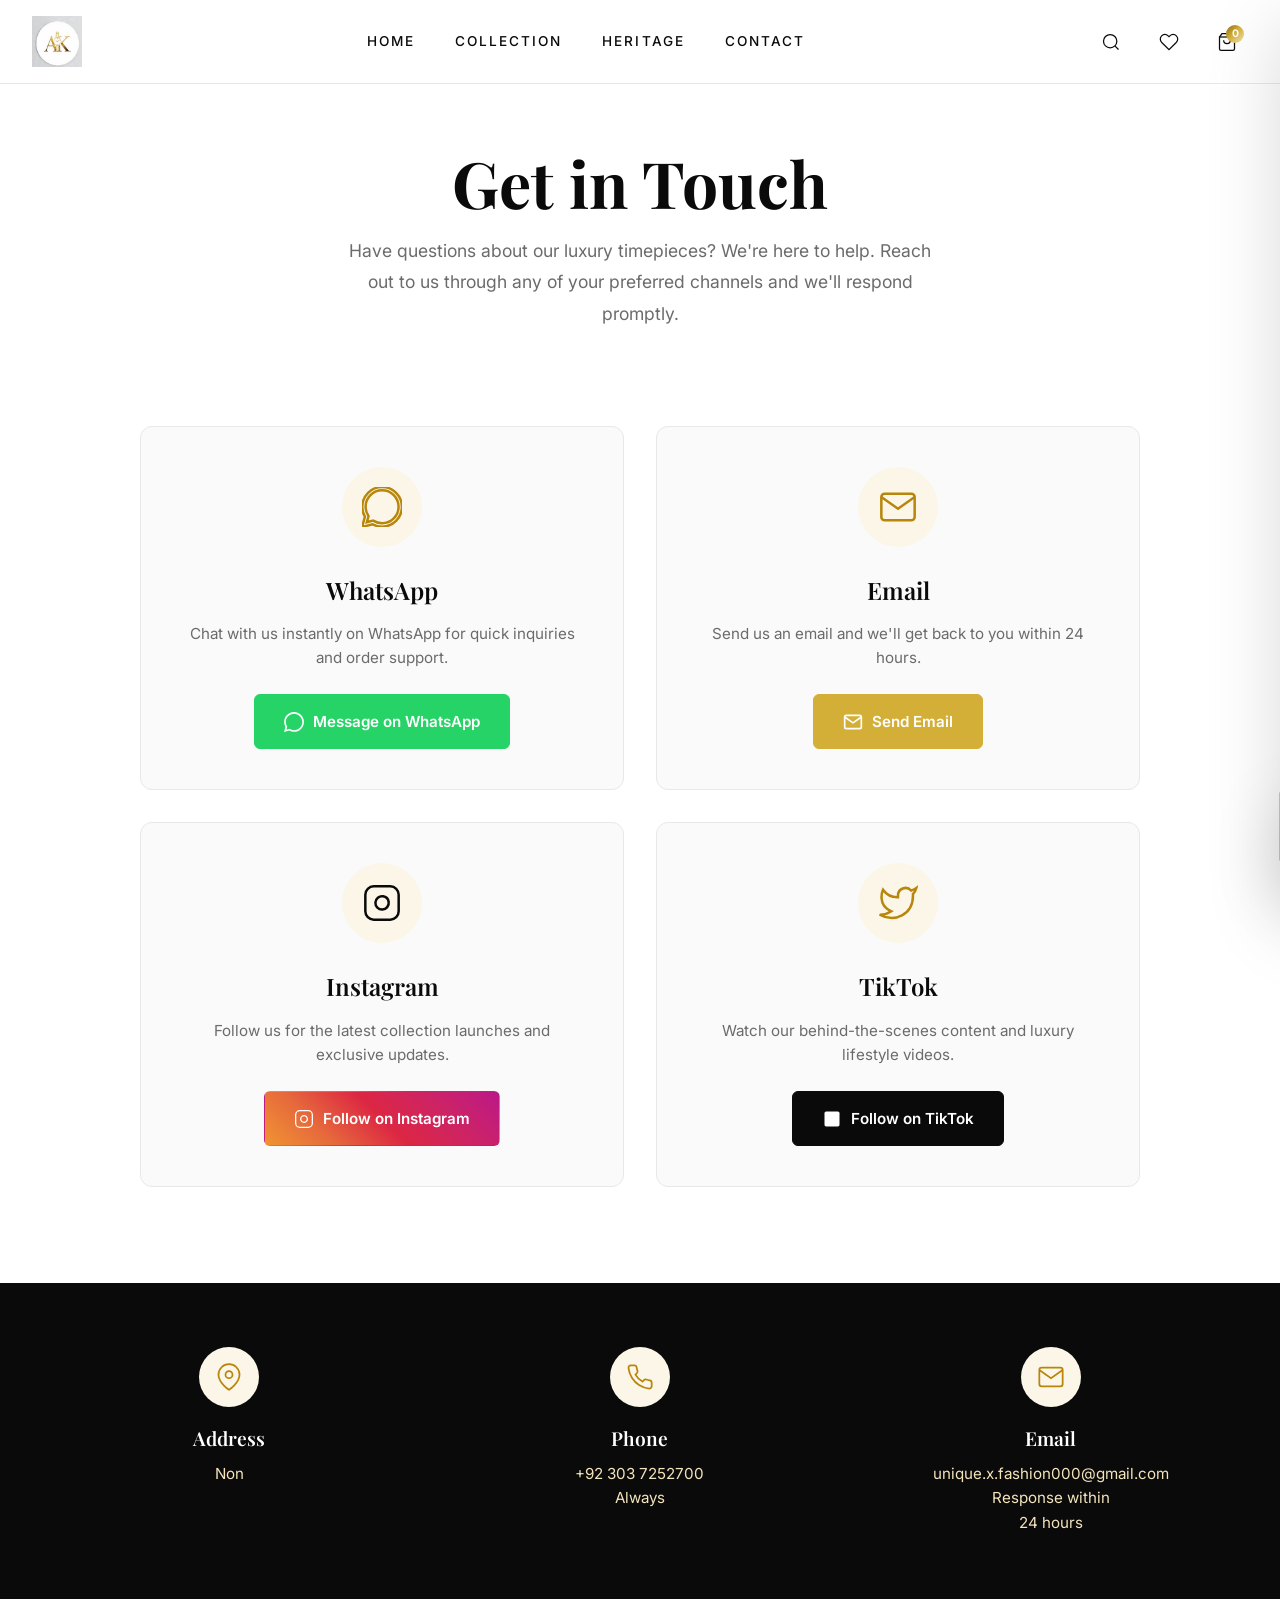
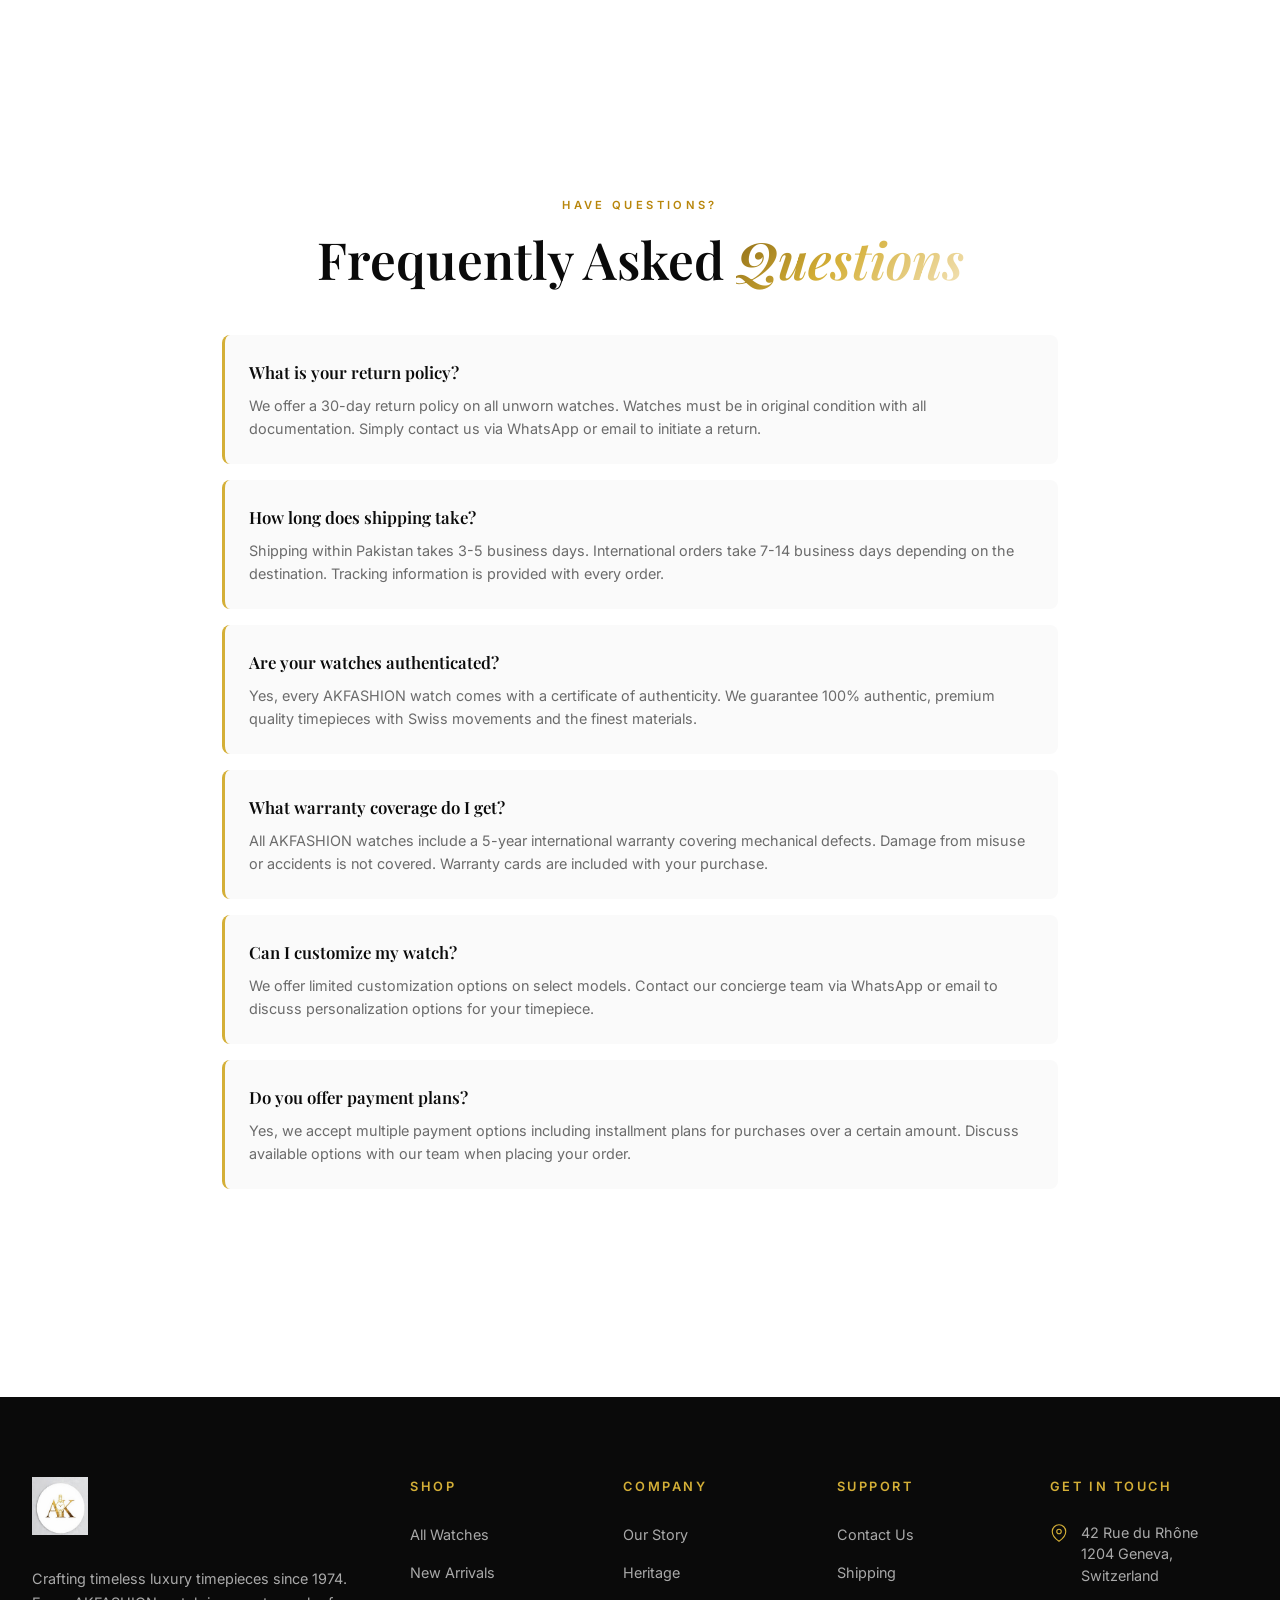
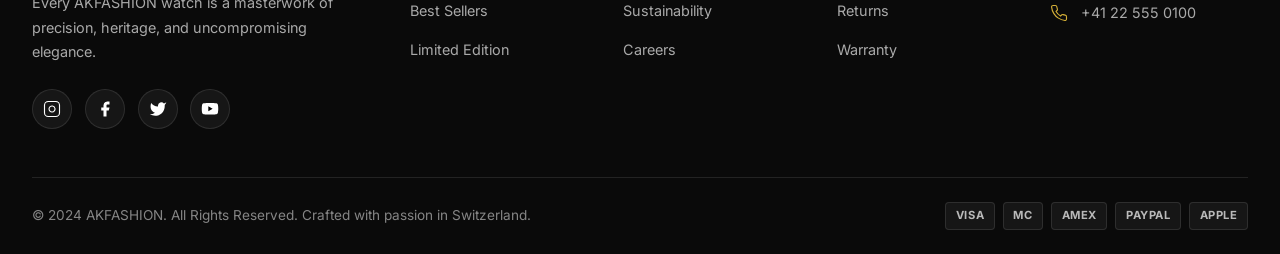
==== commit 85ddeae2: "Add files via upload" ====
--- a/contact.html
+++ b/contact.html
@@ -151,7 +151,6 @@
       <a href="index.html#home">Home</a>
       <a href="index.html#catalog">Collection</a>
       <a href="index.html#about">Heritage</a>
-      <a href="index.html#testimonials">Reviews</a>
       <a href="contact.html">Contact</a>
     </nav>
     <div class="header-actions">
@@ -193,7 +192,6 @@
     <a href="index.html#home">Home</a>
     <a href="index.html#catalog">Collection</a>
     <a href="index.html#about">Heritage</a>
-    <a href="index.html#testimonials">Reviews</a>
     <a href="contact.html">Contact</a>
   </nav>
 </div>
--- a/css/style.css
+++ b/css/style.css
@@ -281,8 +281,7 @@
   width:100%;
   height:100%;
   object-fit:contain;
-  padding:8%;
-  filter:brightness(0) saturate(100%) invert(75%) sepia(45%) saturate(450%) hue-rotate(7deg) brightness(95%) contrast(90%);
+  padding:4%;
 }
 .watch-logo:hover{
   border-color:rgba(212,175,55,0.5);
@@ -807,6 +806,7 @@
   .footer-grid{grid-template-columns:repeat(2,1fr);gap:2.5rem;}
   .nav{display:none;}
   .menu-toggle{display:flex;}
+  .header-inner{grid-template-columns:auto auto;justify-content:space-between;}
   .modal-content{grid-template-columns:1fr;}
   .modal-info-section{padding:2rem;max-width:100%;}
   .modal-image-section{padding:2rem;}
@@ -816,8 +816,9 @@
 
 @media (max-width:768px){
   section{padding:4rem 1.2rem;}
-  .header-inner{padding:0.8rem 1.2rem;gap:1rem;}
+  .header-inner{padding:0.8rem 1.2rem;gap:0.6rem;}
   .logo{font-size:1.3rem;letter-spacing:0.2em;}
+  .header-actions{gap:0.3rem;}
   .icon-btn{width:38px;height:38px;}
   .hero{min-height:auto;padding:3rem 1.2rem 4rem;}
   .hero h1{font-size:2.5rem;}
@@ -865,4 +866,10 @@
   .products-grid{grid-template-columns:repeat(2,1fr);gap:0.6rem;}
   .hero h1{font-size:2rem;}
   .footer-grid{grid-template-columns:1fr;}
-}
+  .header-inner{padding:0.7rem 0.8rem;gap:0.4rem;}
+  .logo{font-size:1.05rem;letter-spacing:0.12em;}
+  .header-actions{gap:0.1rem;}
+  .icon-btn{width:34px;height:34px;}
+  .icon-btn svg{width:17px;height:17px;}
+  .cart-count{width:16px;height:16px;min-width:16px;font-size:0.6rem;}
+}
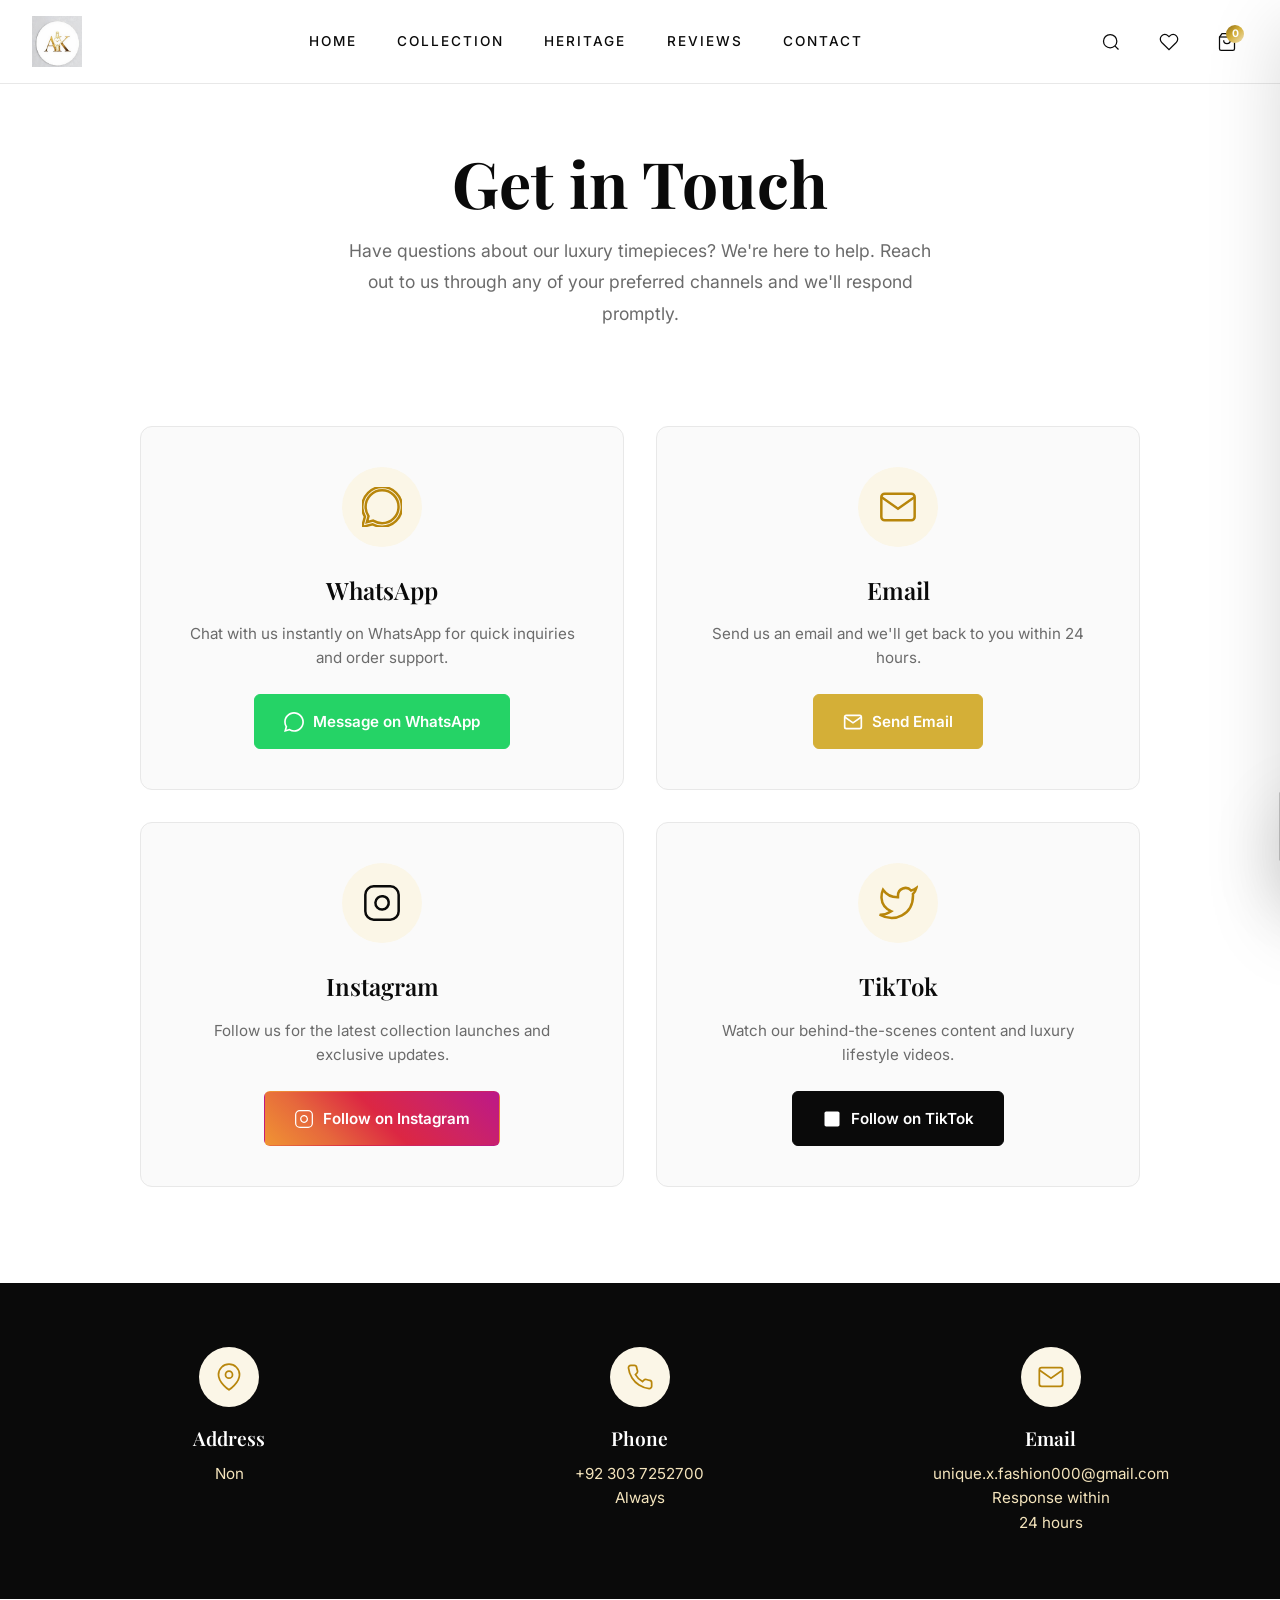
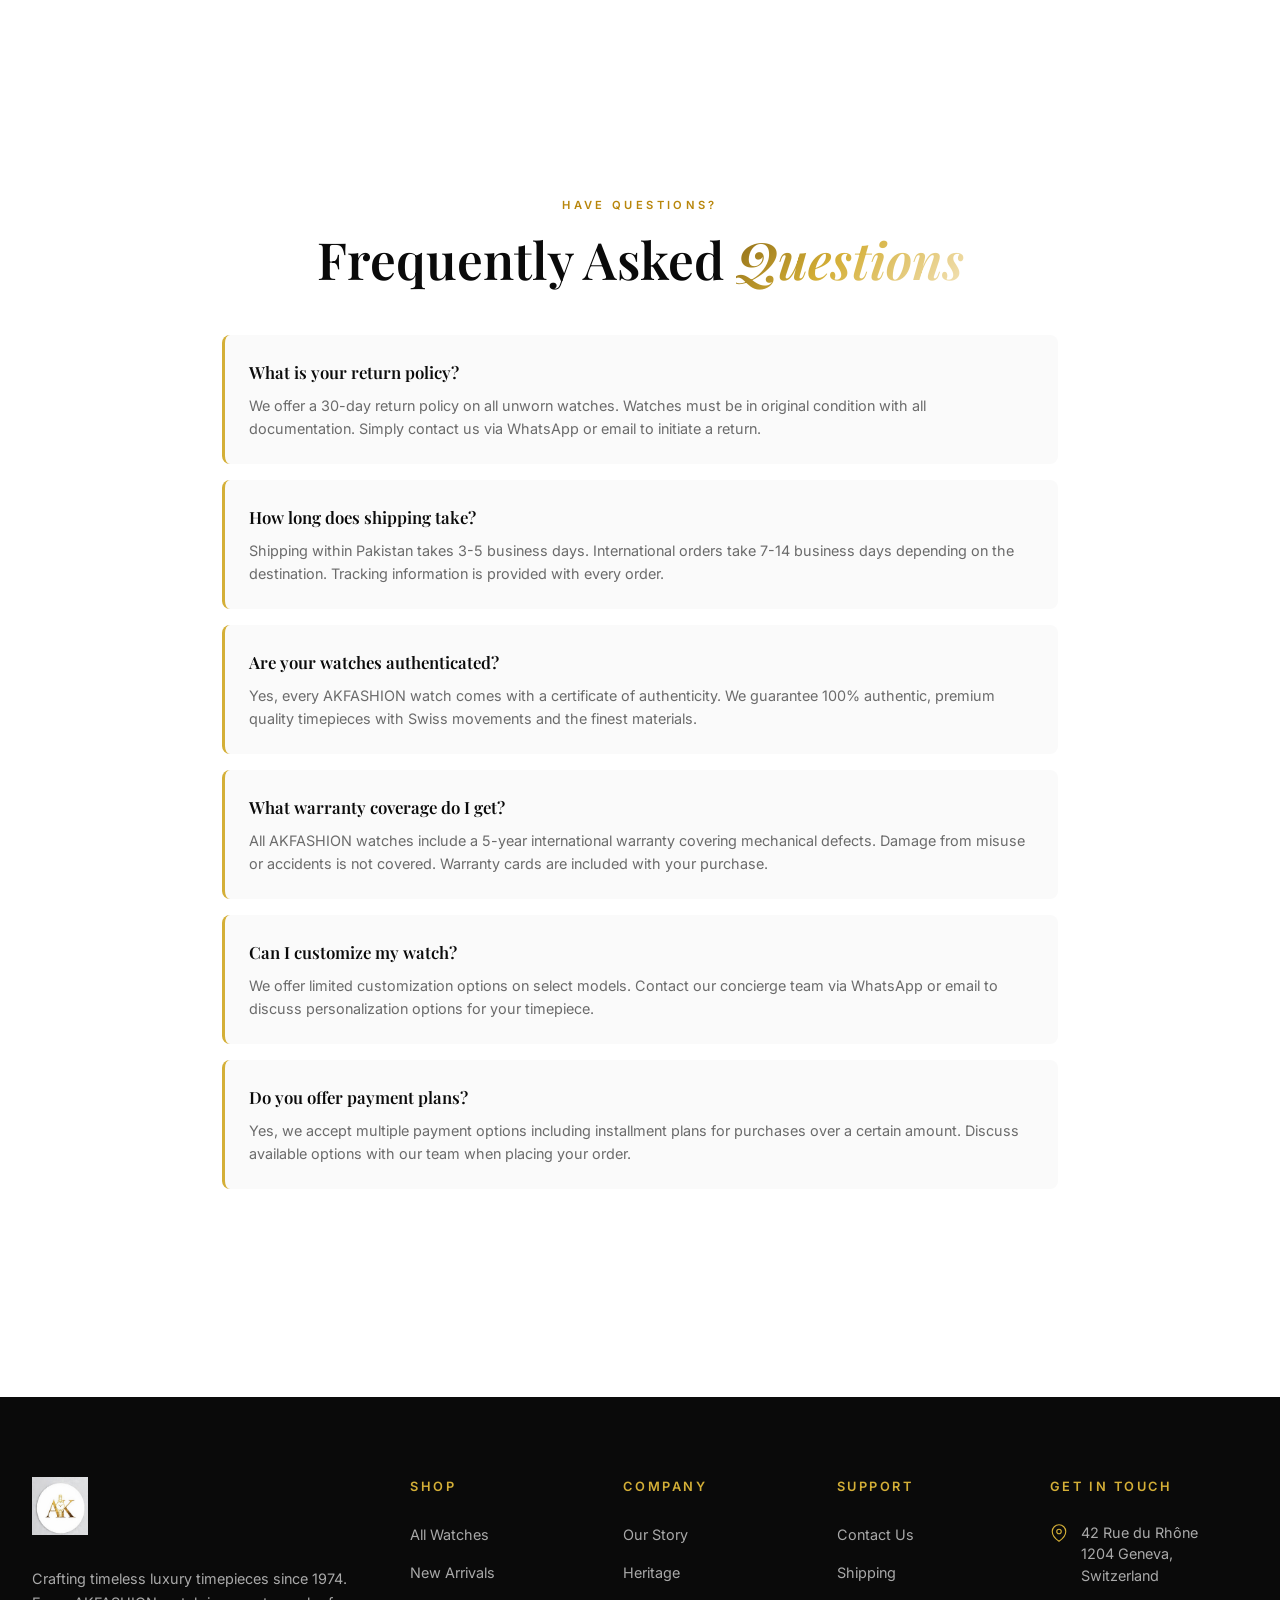
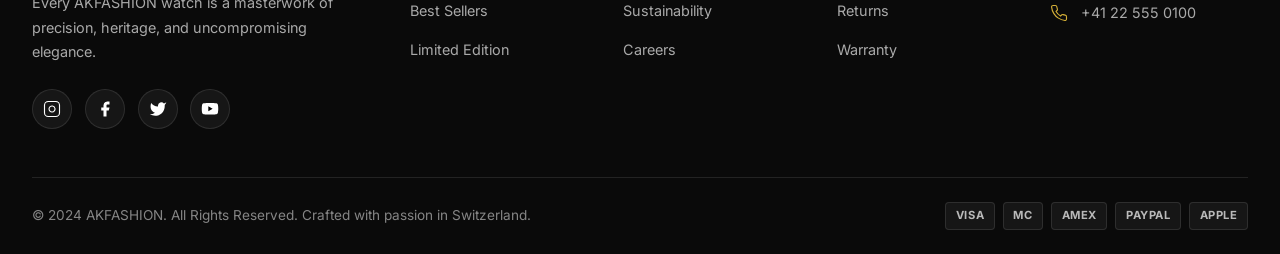
==== commit 3e3a3e2c: "Add files via upload" ====
--- a/contact.html
+++ b/contact.html
@@ -151,6 +151,7 @@
       <a href="index.html#home">Home</a>
       <a href="index.html#catalog">Collection</a>
       <a href="index.html#about">Heritage</a>
+      <a href="index.html#testimonials">Reviews</a>
       <a href="contact.html">Contact</a>
     </nav>
     <div class="header-actions">
@@ -192,6 +193,7 @@
     <a href="index.html#home">Home</a>
     <a href="index.html#catalog">Collection</a>
     <a href="index.html#about">Heritage</a>
+    <a href="index.html#testimonials">Reviews</a>
     <a href="contact.html">Contact</a>
   </nav>
 </div>
--- a/css/style.css
+++ b/css/style.css
@@ -281,7 +281,8 @@
   width:100%;
   height:100%;
   object-fit:contain;
-  padding:4%;
+  padding:8%;
+  filter:brightness(0) saturate(100%) invert(75%) sepia(45%) saturate(450%) hue-rotate(7deg) brightness(95%) contrast(90%);
 }
 .watch-logo:hover{
   border-color:rgba(212,175,55,0.5);
@@ -806,7 +807,6 @@
   .footer-grid{grid-template-columns:repeat(2,1fr);gap:2.5rem;}
   .nav{display:none;}
   .menu-toggle{display:flex;}
-  .header-inner{grid-template-columns:auto auto;justify-content:space-between;}
   .modal-content{grid-template-columns:1fr;}
   .modal-info-section{padding:2rem;max-width:100%;}
   .modal-image-section{padding:2rem;}
@@ -816,9 +816,8 @@
 
 @media (max-width:768px){
   section{padding:4rem 1.2rem;}
-  .header-inner{padding:0.8rem 1.2rem;gap:0.6rem;}
+  .header-inner{padding:0.8rem 1.2rem;gap:1rem;}
   .logo{font-size:1.3rem;letter-spacing:0.2em;}
-  .header-actions{gap:0.3rem;}
   .icon-btn{width:38px;height:38px;}
   .hero{min-height:auto;padding:3rem 1.2rem 4rem;}
   .hero h1{font-size:2.5rem;}
@@ -866,10 +865,4 @@
   .products-grid{grid-template-columns:repeat(2,1fr);gap:0.6rem;}
   .hero h1{font-size:2rem;}
   .footer-grid{grid-template-columns:1fr;}
-  .header-inner{padding:0.7rem 0.8rem;gap:0.4rem;}
-  .logo{font-size:1.05rem;letter-spacing:0.12em;}
-  .header-actions{gap:0.1rem;}
-  .icon-btn{width:34px;height:34px;}
-  .icon-btn svg{width:17px;height:17px;}
-  .cart-count{width:16px;height:16px;min-width:16px;font-size:0.6rem;}
-}
+}
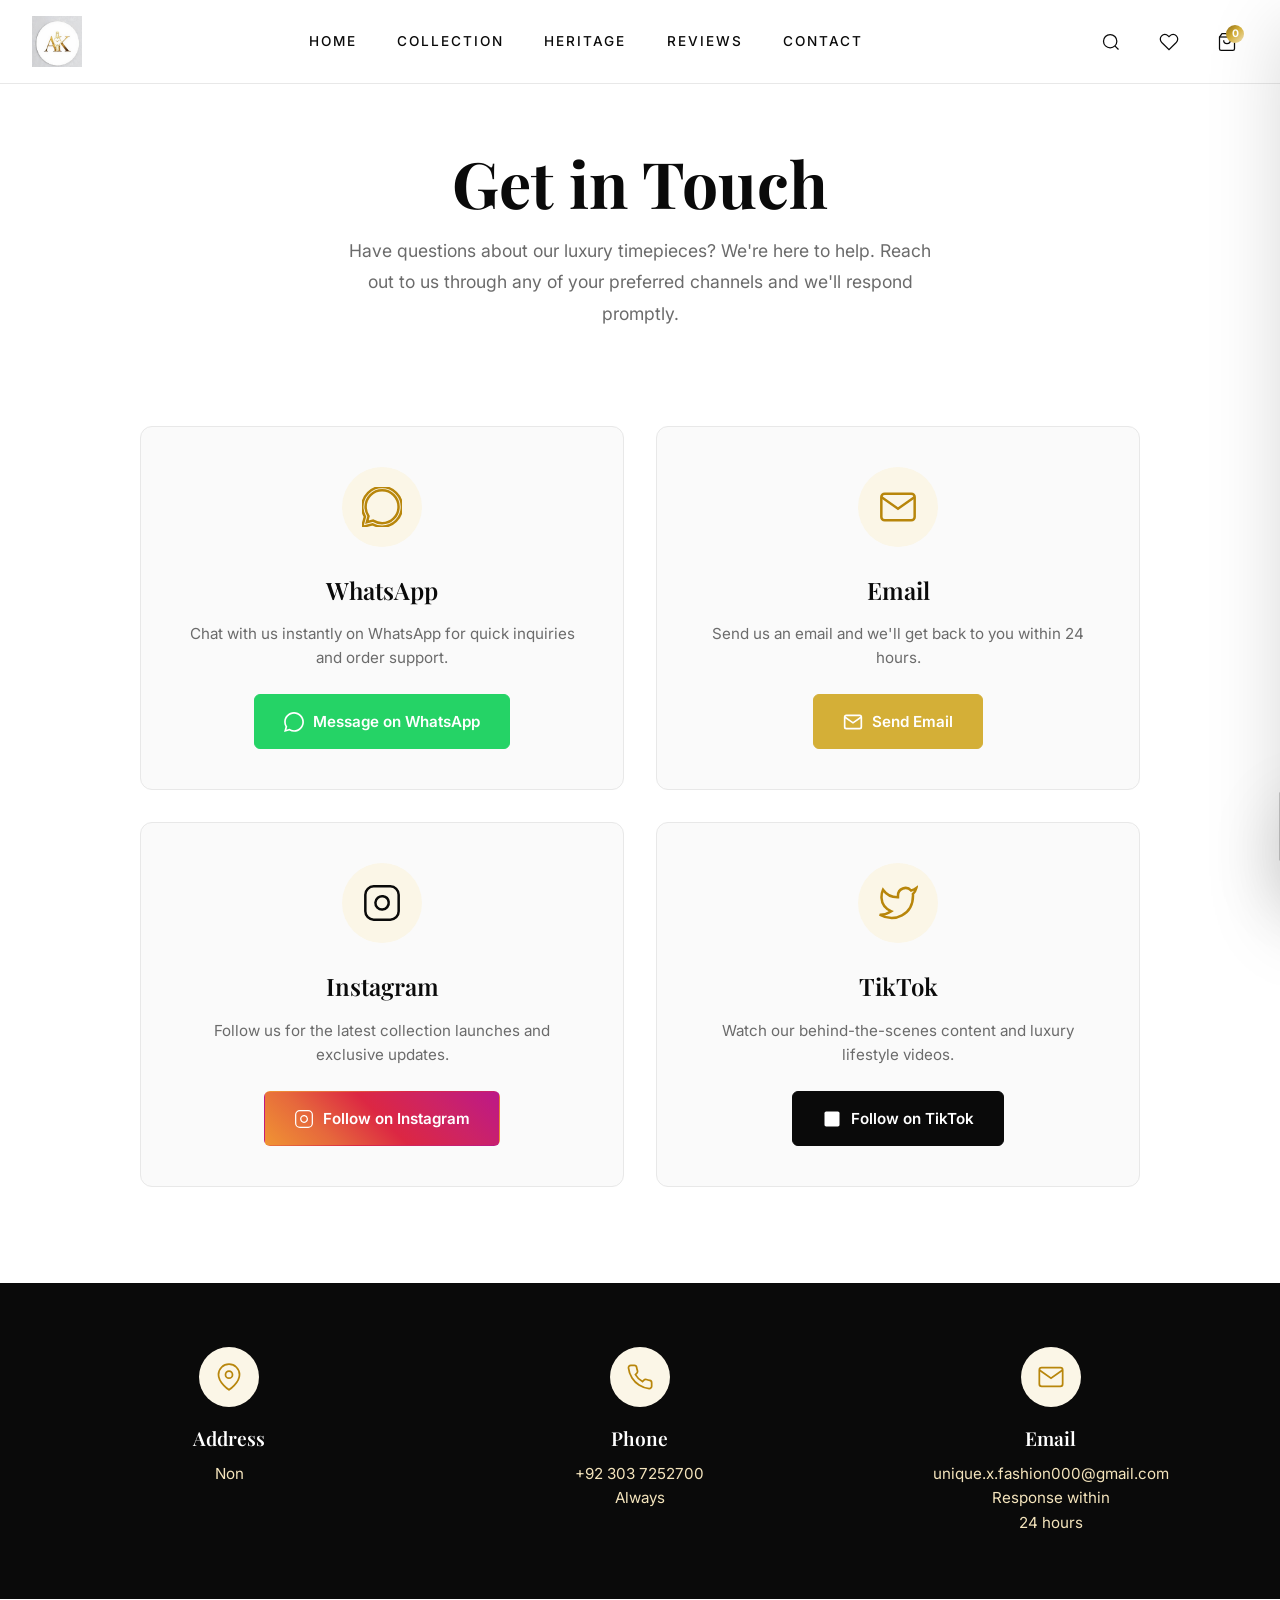
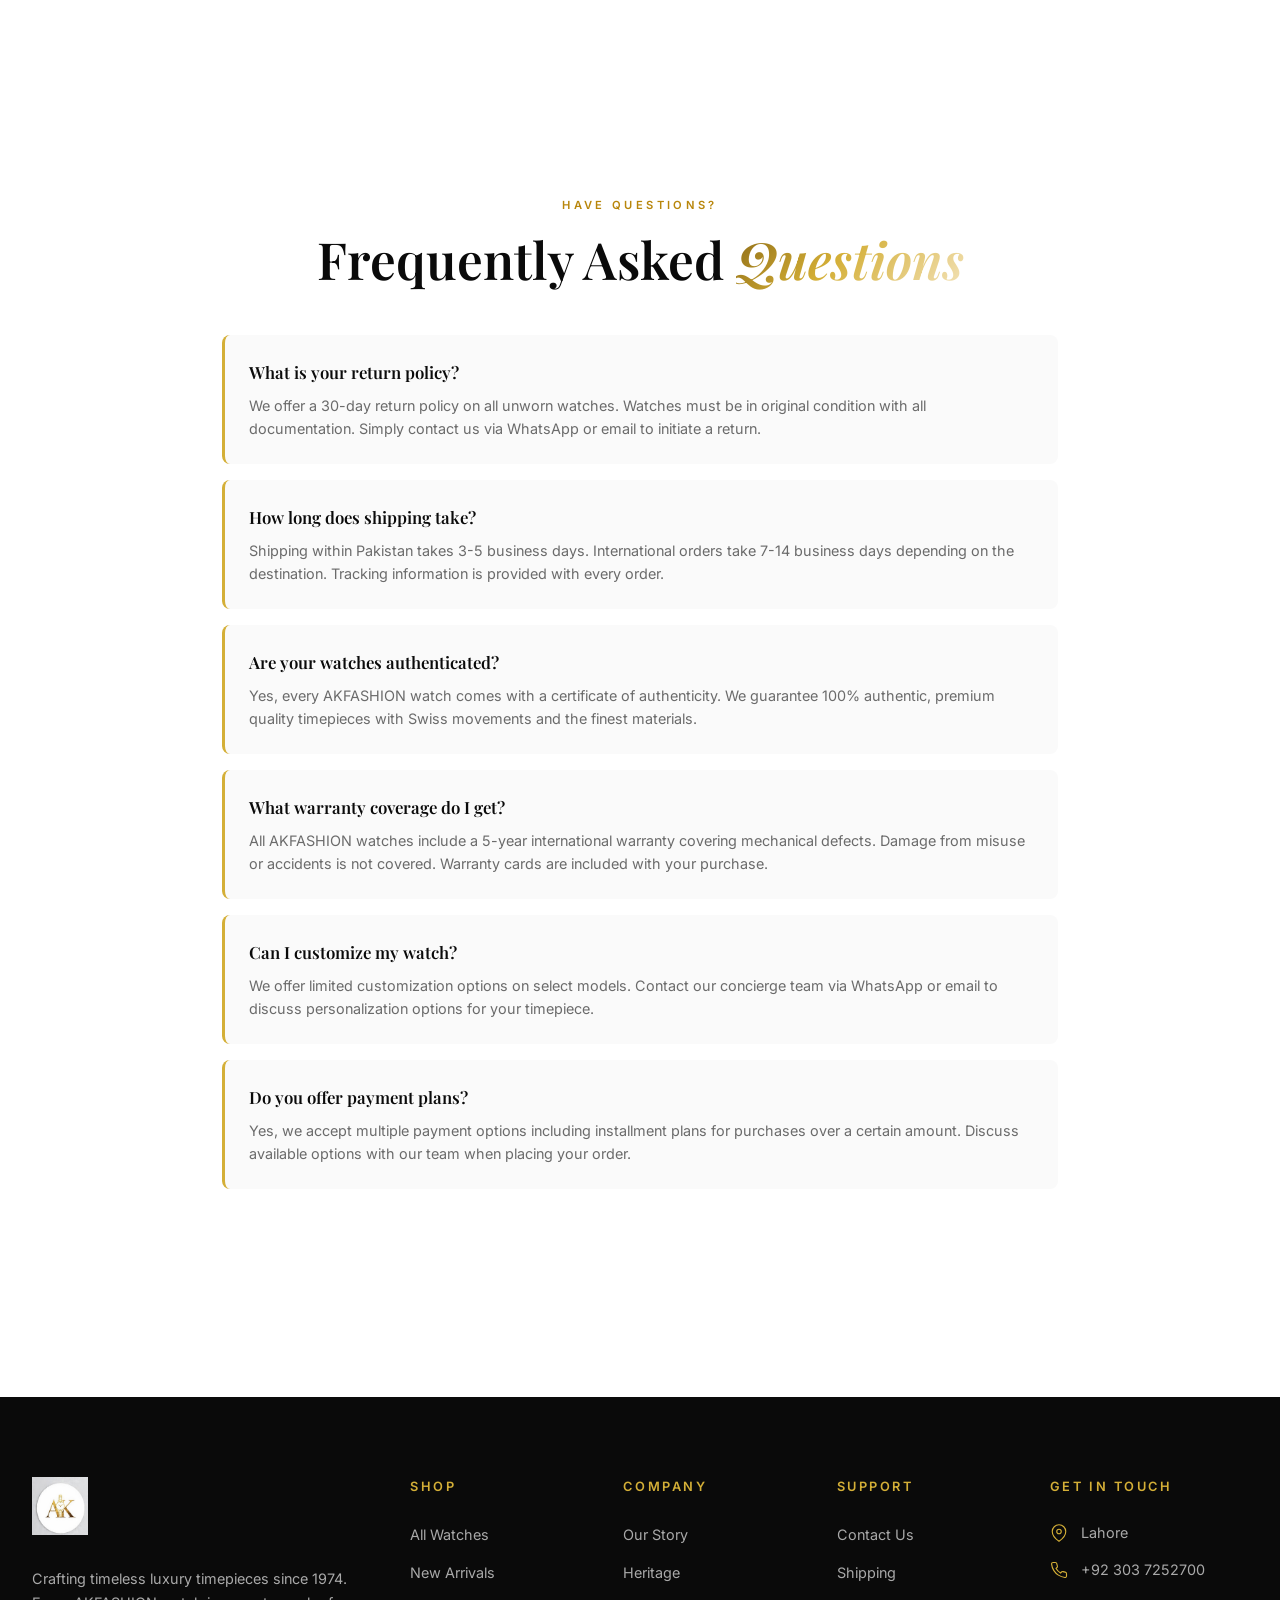
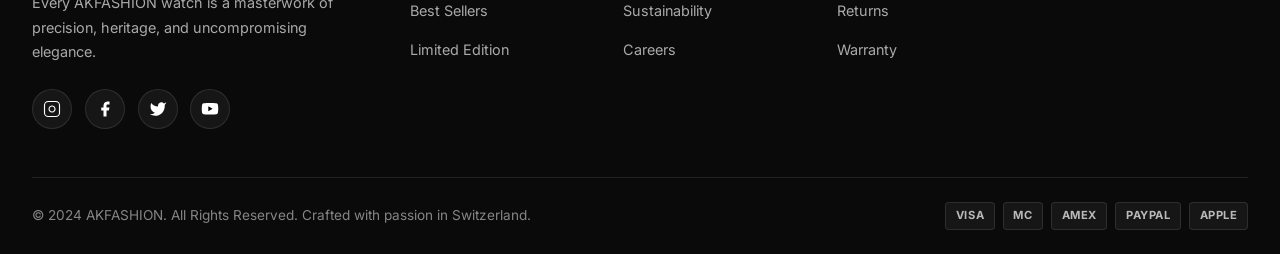
==== commit da75e77c: "Add files via upload" ====
--- a/contact.html
+++ b/contact.html
@@ -262,7 +262,7 @@
         <svg viewBox="0 0 24 24"><path d="M21 10c0 7-9 13-9 13s-9-6-9-13a9 9 0 0 1 18 0z"/><circle cx="12" cy="10" r="3"/></svg>
       </div>
       <h4>Address</h4>
-      <p class="js-contact-address-block">42 Rue du Rhône<br/>1204 Geneva<br/>Switzerland</p>
+      <p class="js-contact-address-block">Lahore</p>
     </div>
     <div class="info-item">
       <div class="info-item-icon">
@@ -356,11 +356,11 @@
         <h4>Get In Touch</h4>
         <div class="contact-item">
           <svg viewBox="0 0 24 24"><path d="M21 10c0 7-9 13-9 13s-9-6-9-13a9 9 0 0 1 18 0z"/><circle cx="12" cy="10" r="3"/></svg>
-          <span>42 Rue du Rhône<br/>1204 Geneva, Switzerland</span>
+          <span>Lahore</span>
         </div>
         <div class="contact-item">
           <svg viewBox="0 0 24 24"><path d="M22 16.92v3a2 2 0 0 1-2.18 2 19.79 19.79 0 0 1-8.63-3.07 19.5 19.5 0 0 1-6-6 19.79 19.79 0 0 1-3.07-8.67A2 2 0 0 1 4.11 2h3a2 2 0 0 1 2 1.72 12.84 12.84 0 0 0 .7 2.81 2 2 0 0 1-.45 2.11L8.09 9.91a16 16 0 0 0 6 6l1.27-1.27a2 2 0 0 1 2.11-.45 12.84 12.84 0 0 0 2.81.7A2 2 0 0 1 22 16.92z"/></svg>
-          <span>+41 22 555 0100</span>
+          <span>+92 303 7252700</span>
         </div>
       </div>
     </div>
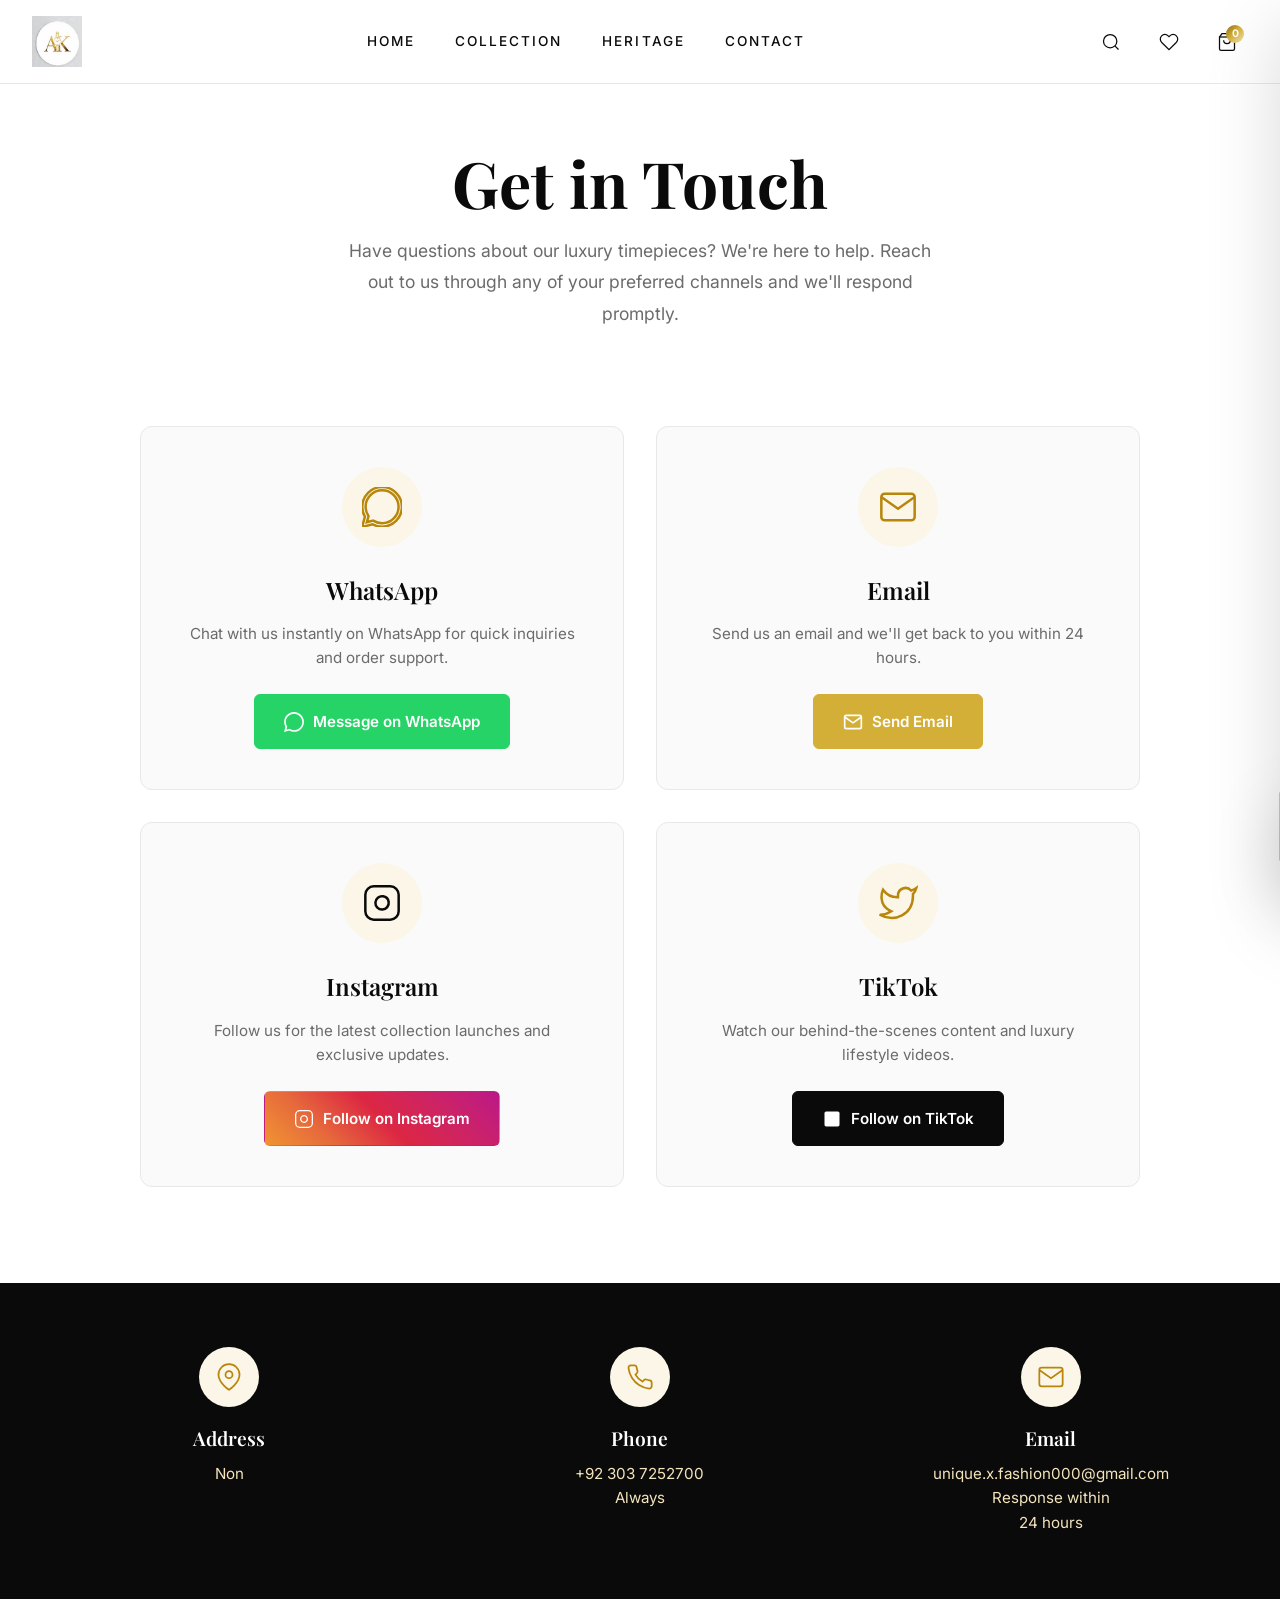
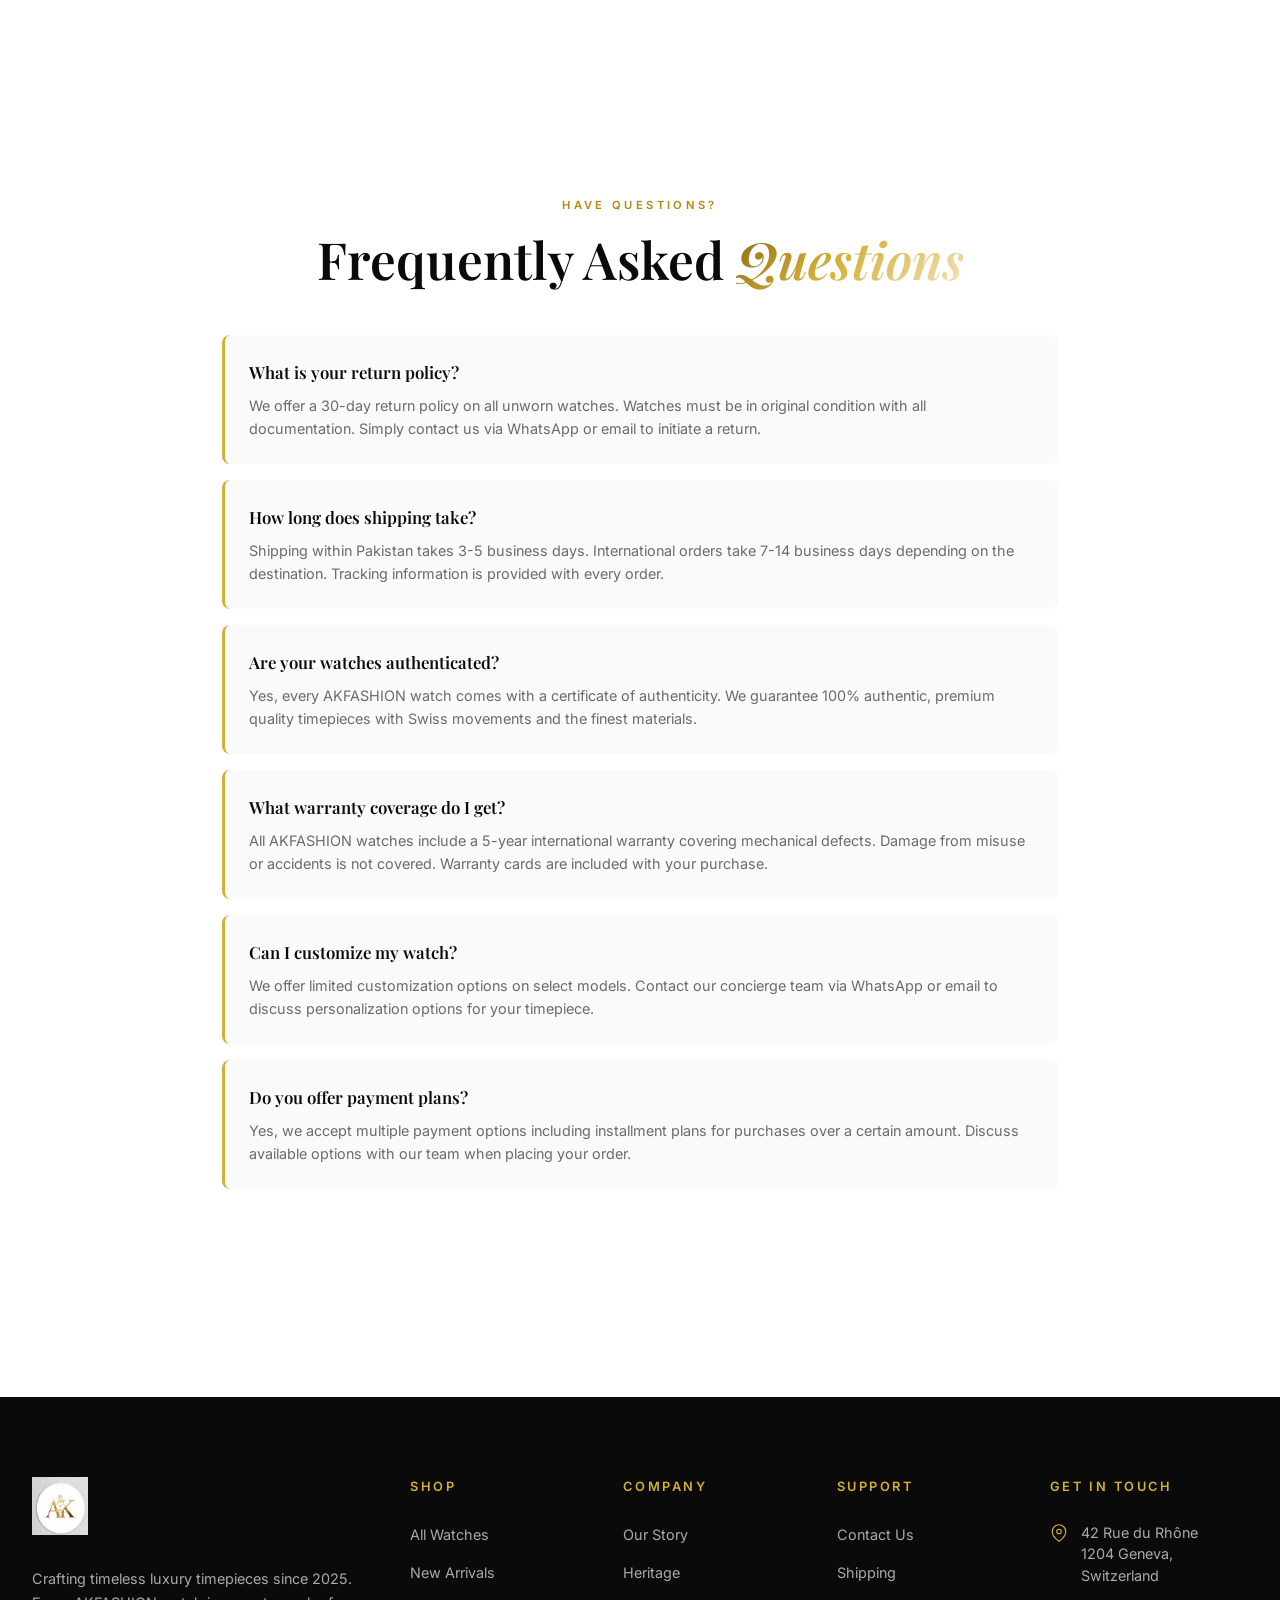
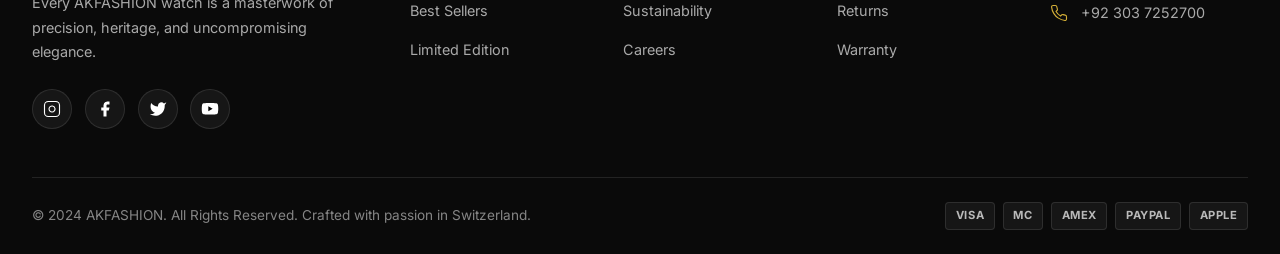
==== commit 115f5ed9: "Add files via upload" ====
--- a/contact.html
+++ b/contact.html
@@ -151,7 +151,6 @@
       <a href="index.html#home">Home</a>
       <a href="index.html#catalog">Collection</a>
       <a href="index.html#about">Heritage</a>
-      <a href="index.html#testimonials">Reviews</a>
       <a href="contact.html">Contact</a>
     </nav>
     <div class="header-actions">
@@ -193,7 +192,6 @@
     <a href="index.html#home">Home</a>
     <a href="index.html#catalog">Collection</a>
     <a href="index.html#about">Heritage</a>
-    <a href="index.html#testimonials">Reviews</a>
     <a href="contact.html">Contact</a>
   </nav>
 </div>
@@ -262,7 +260,7 @@
         <svg viewBox="0 0 24 24"><path d="M21 10c0 7-9 13-9 13s-9-6-9-13a9 9 0 0 1 18 0z"/><circle cx="12" cy="10" r="3"/></svg>
       </div>
       <h4>Address</h4>
-      <p class="js-contact-address-block">Lahore</p>
+      <p class="js-contact-address-block">LAHORE</p>
     </div>
     <div class="info-item">
       <div class="info-item-icon">
@@ -276,7 +274,7 @@
         <svg viewBox="0 0 24 24"><path d="M4 4h16c1.1 0 2 .9 2 2v12c0 1.1-.9 2-2 2H4c-1.1 0-2-.9-2-2V6c0-1.1.9-2 2-2z"/><polyline points="22,6 12,13 2,6"/></svg>
       </div>
       <h4>Email</h4>
-      <p><span class="js-contact-email">concierge@akfashion.com</span><br/>Response within<br/>24 hours</p>
+      <p><span class="js-contact-email">unique.x.fashion000@gmail.com</span><br/>Response within<br/>24 hours</p>
     </div>
   </div>
 </div>
@@ -317,7 +315,7 @@
     <div class="footer-grid">
       <div class="footer-col">
         <span class="footer-logo">AKFASHION</span>
-        <p class="footer-about">Crafting timeless luxury timepieces since 1974. Every AKFASHION watch is a masterwork of precision, heritage, and uncompromising elegance.</p>
+        <p class="footer-about">Crafting timeless luxury timepieces since 2025. Every AKFASHION watch is a masterwork of precision, heritage, and uncompromising elegance.</p>
         <div class="social-links">
           <a class="social-link js-social-instagram" href="https://instagram.com/akfashion" aria-label="Instagram"><svg viewBox="0 0 24 24"><rect x="2" y="2" width="20" height="20" rx="5" ry="5" fill="none" stroke="white" stroke-width="1.5"/><path d="M16 11.37A4 4 0 1 1 12.63 8 4 4 0 0 1 16 11.37z" fill="none" stroke="white" stroke-width="1.5"/><line x1="17.5" y1="6.5" x2="17.51" y2="6.5" stroke="white" stroke-width="1.5"/></svg></a>
           <a class="social-link js-social-facebook" href="#" aria-label="Facebook"><svg viewBox="0 0 24 24"><path d="M18 2h-3a5.5 5.5 0 0 0-5 5v3H7v4h3v8h4v-8h3l1-4h-4V7a1 1 0 0 1 1-1h3z"/></svg></a>
@@ -356,7 +354,7 @@
         <h4>Get In Touch</h4>
         <div class="contact-item">
           <svg viewBox="0 0 24 24"><path d="M21 10c0 7-9 13-9 13s-9-6-9-13a9 9 0 0 1 18 0z"/><circle cx="12" cy="10" r="3"/></svg>
-          <span>Lahore</span>
+          <span>42 Rue du Rhône<br/>1204 Geneva, Switzerland</span>
         </div>
         <div class="contact-item">
           <svg viewBox="0 0 24 24"><path d="M22 16.92v3a2 2 0 0 1-2.18 2 19.79 19.79 0 0 1-8.63-3.07 19.5 19.5 0 0 1-6-6 19.79 19.79 0 0 1-3.07-8.67A2 2 0 0 1 4.11 2h3a2 2 0 0 1 2 1.72 12.84 12.84 0 0 0 .7 2.81 2 2 0 0 1-.45 2.11L8.09 9.91a16 16 0 0 0 6 6l1.27-1.27a2 2 0 0 1 2.11-.45 12.84 12.84 0 0 0 2.81.7A2 2 0 0 1 22 16.92z"/></svg>
--- a/css/style.css
+++ b/css/style.css
@@ -281,8 +281,7 @@
   width:100%;
   height:100%;
   object-fit:contain;
-  padding:8%;
-  filter:brightness(0) saturate(100%) invert(75%) sepia(45%) saturate(450%) hue-rotate(7deg) brightness(95%) contrast(90%);
+  padding:4%;
 }
 .watch-logo:hover{
   border-color:rgba(212,175,55,0.5);
@@ -807,6 +806,7 @@
   .footer-grid{grid-template-columns:repeat(2,1fr);gap:2.5rem;}
   .nav{display:none;}
   .menu-toggle{display:flex;}
+  .header-inner{grid-template-columns:auto auto;justify-content:space-between;}
   .modal-content{grid-template-columns:1fr;}
   .modal-info-section{padding:2rem;max-width:100%;}
   .modal-image-section{padding:2rem;}
@@ -816,8 +816,9 @@
 
 @media (max-width:768px){
   section{padding:4rem 1.2rem;}
-  .header-inner{padding:0.8rem 1.2rem;gap:1rem;}
+  .header-inner{padding:0.8rem 1.2rem;gap:0.6rem;}
   .logo{font-size:1.3rem;letter-spacing:0.2em;}
+  .header-actions{gap:0.3rem;}
   .icon-btn{width:38px;height:38px;}
   .hero{min-height:auto;padding:3rem 1.2rem 4rem;}
   .hero h1{font-size:2.5rem;}
@@ -865,4 +866,10 @@
   .products-grid{grid-template-columns:repeat(2,1fr);gap:0.6rem;}
   .hero h1{font-size:2rem;}
   .footer-grid{grid-template-columns:1fr;}
-}
+  .header-inner{padding:0.7rem 0.8rem;gap:0.4rem;}
+  .logo{font-size:1.05rem;letter-spacing:0.12em;}
+  .header-actions{gap:0.1rem;}
+  .icon-btn{width:34px;height:34px;}
+  .icon-btn svg{width:17px;height:17px;}
+  .cart-count{width:16px;height:16px;min-width:16px;font-size:0.6rem;}
+}
